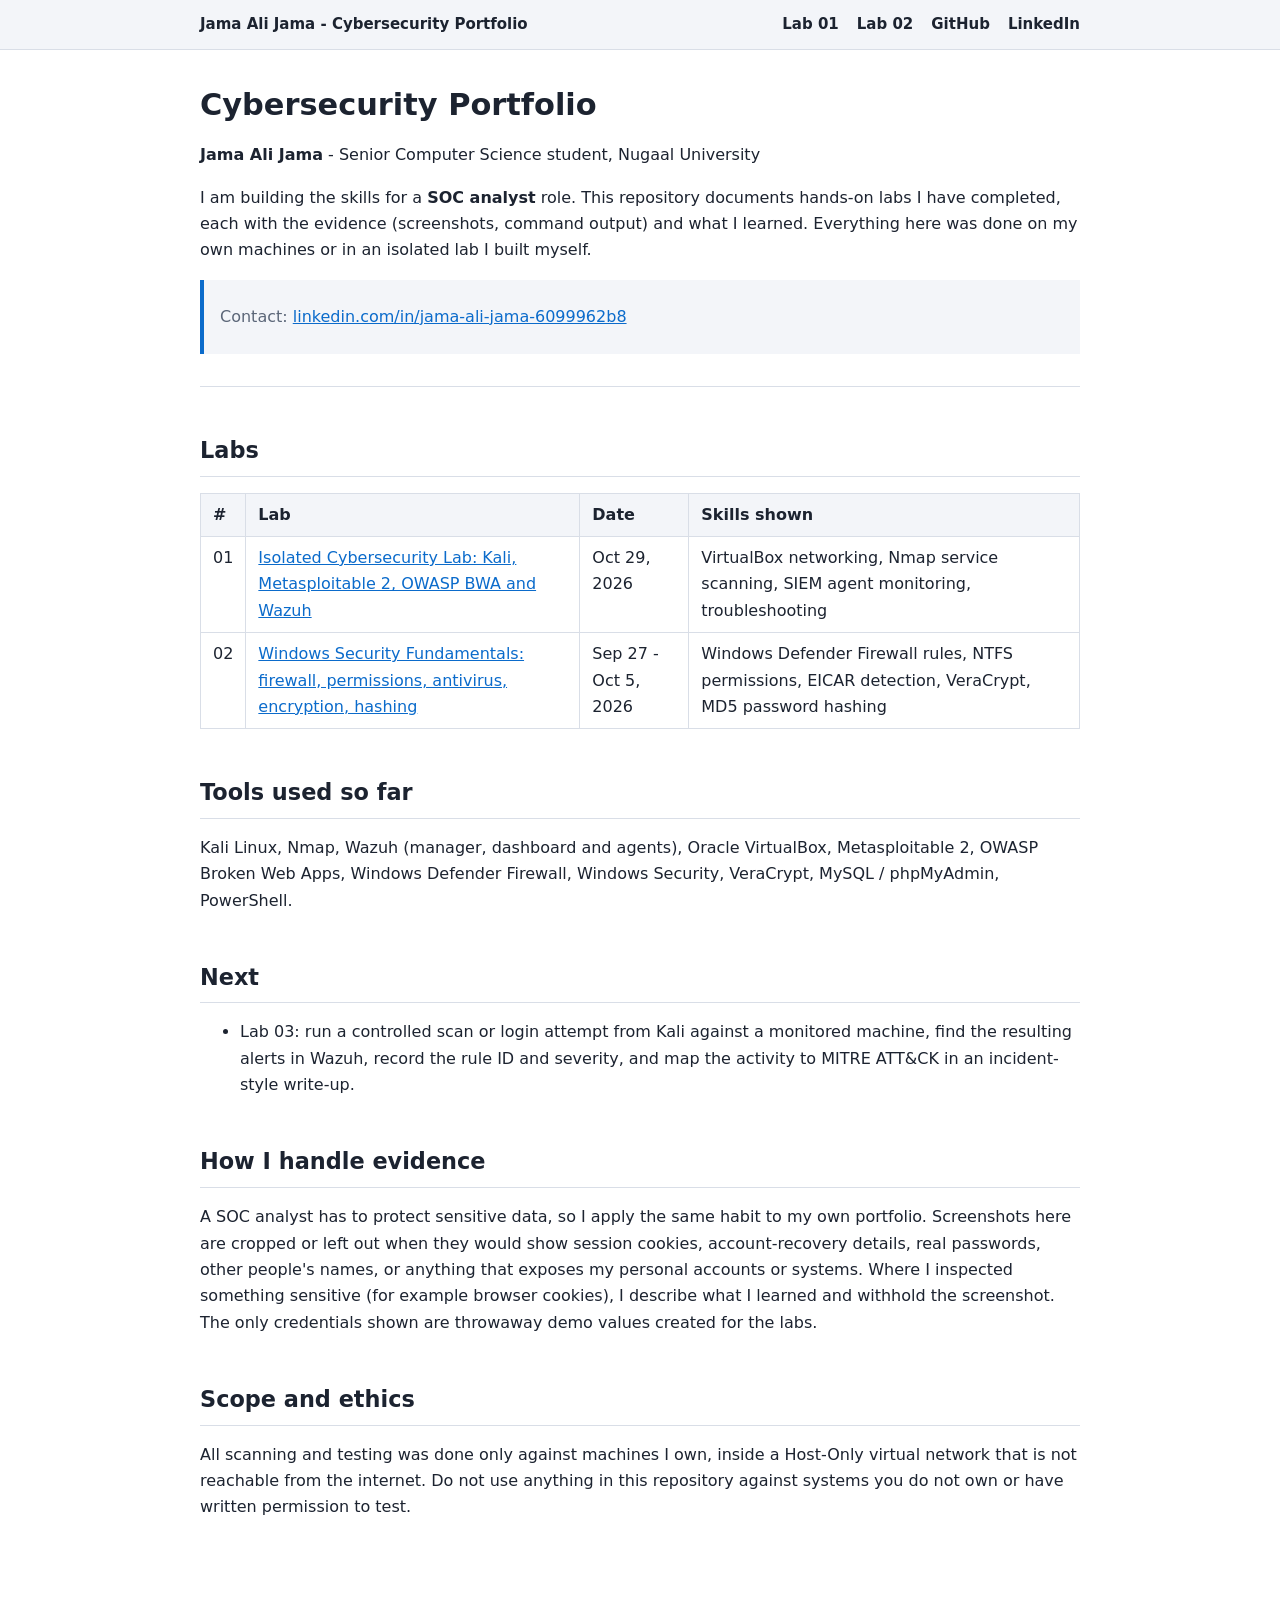
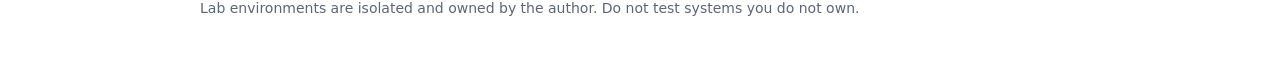
==== cybersecurity-portfolio/index.html @ 9350c7e4 "Add files via upload" ====
<!DOCTYPE html>
<html lang="en">
<head>
<meta charset="utf-8">
<meta name="viewport" content="width=device-width, initial-scale=1, viewport-fit=cover">
<title>Cybersecurity Portfolio - Jama Ali Jama</title>
<style>
:root{--bg:#ffffff;--fg:#1c2330;--muted:#5b6678;--card:#f3f5f9;--line:#d9dee7;--accent:#0b6bcb;--code:#eef1f6}
@media (prefers-color-scheme:dark){:root{--bg:#0f141c;--fg:#e6eaf2;--muted:#9aa5b8;--card:#171e29;--line:#2a3445;--accent:#6db3ff;--code:#1b2431}}
*{box-sizing:border-box}
body{margin:0;background:var(--bg);color:var(--fg);font:16px/1.65 system-ui,-apple-system,"Segoe UI",Arial,sans-serif}
nav{border-bottom:1px solid var(--line);background:var(--card)}
nav div{max-width:920px;margin:0 auto;padding:12px 20px;display:flex;gap:18px;flex-wrap:wrap;align-items:center}
nav a{color:var(--fg);text-decoration:none;font-weight:600;font-size:15px}
nav a:hover{color:var(--accent)}
nav .brand{margin-right:auto}
main{max-width:920px;margin:0 auto;padding:24px 20px 60px}
h1{font-size:1.9rem;line-height:1.25;margin:.4em 0 .6em}
h2{font-size:1.4rem;margin:2em 0 .6em;padding-bottom:.3em;border-bottom:1px solid var(--line)}
a{color:var(--accent)}
img{max-width:100%;height:auto;border:1px solid var(--line);border-radius:8px;margin:6px 0}
table{border-collapse:collapse;display:block;overflow-x:auto;max-width:100%;margin:1em 0}
th,td{border:1px solid var(--line);padding:8px 12px;text-align:left;vertical-align:top}
th{background:var(--card)}
td img{margin:0}
pre{background:var(--code);padding:14px;border-radius:8px;overflow-x:auto;font-size:14px}
code{background:var(--code);padding:2px 5px;border-radius:4px;font-size:.92em}
pre code{background:none;padding:0}
blockquote{margin:1em 0;padding:8px 16px;border-left:4px solid var(--accent);background:var(--card);color:var(--muted)}
hr{border:0;border-top:1px solid var(--line);margin:2em 0}
footer{max-width:920px;margin:0 auto;padding:0 20px 40px;color:var(--muted);font-size:14px}
</style>
</head>
<body>
<nav><div>
<a class="brand" href="index.html">Jama Ali Jama - Cybersecurity Portfolio</a>
<a href="labs/01-isolated-lab-setup/index.html">Lab 01</a>
<a href="labs/02-windows-security-fundamentals/index.html">Lab 02</a>
<a href="https://github.com/Jama-Yare">GitHub</a>
<a href="https://www.linkedin.com/in/jama-ali-jama-6099962b8/">LinkedIn</a>
</div></nav>
<main>
<h1 id="cybersecurity-portfolio">Cybersecurity Portfolio</h1>
<p><strong>Jama Ali Jama</strong> - Senior Computer Science student,
Nugaal University</p>
<p>I am building the skills for a <strong>SOC analyst</strong> role.
This repository documents hands-on labs I have completed, each with the
evidence (screenshots, command output) and what I learned. Everything
here was done on my own machines or in an isolated lab I built
myself.</p>
<blockquote>
<p>Contact: <a
href="https://www.linkedin.com/in/jama-ali-jama-6099962b8/">linkedin.com/in/jama-ali-jama-6099962b8</a></p>
</blockquote>
<hr />
<h2 id="labs">Labs</h2>
<table>
<thead>
<tr class="header">
<th>#</th>
<th>Lab</th>
<th>Date</th>
<th>Skills shown</th>
</tr>
</thead>
<tbody>
<tr class="odd">
<td>01</td>
<td><a href="labs/01-isolated-lab-setup/index.html">Isolated Cybersecurity Lab:
Kali, Metasploitable 2, OWASP BWA and Wazuh</a></td>
<td>Oct 29, 2026</td>
<td>VirtualBox networking, Nmap service scanning, SIEM agent monitoring,
troubleshooting</td>
</tr>
<tr class="even">
<td>02</td>
<td><a href="labs/02-windows-security-fundamentals/index.html">Windows Security
Fundamentals: firewall, permissions, antivirus, encryption,
hashing</a></td>
<td>Sep 27 - Oct 5, 2026</td>
<td>Windows Defender Firewall rules, NTFS permissions, EICAR detection,
VeraCrypt, MD5 password hashing</td>
</tr>
</tbody>
</table>
<h2 id="tools-used-so-far">Tools used so far</h2>
<p>Kali Linux, Nmap, Wazuh (manager, dashboard and agents), Oracle
VirtualBox, Metasploitable 2, OWASP Broken Web Apps, Windows Defender
Firewall, Windows Security, VeraCrypt, MySQL / phpMyAdmin,
PowerShell.</p>
<h2 id="next">Next</h2>
<ul>
<li>Lab 03: run a controlled scan or login attempt from Kali against a
monitored machine, find the resulting alerts in Wazuh, record the rule
ID and severity, and map the activity to MITRE ATT&amp;CK in an
incident-style write-up.</li>
</ul>
<h2 id="how-i-handle-evidence">How I handle evidence</h2>
<p>A SOC analyst has to protect sensitive data, so I apply the same
habit to my own portfolio. Screenshots here are cropped or left out when
they would show session cookies, account-recovery details, real
passwords, other people's names, or anything that exposes my personal
accounts or systems. Where I inspected something sensitive (for example
browser cookies), I describe what I learned and withhold the screenshot.
The only credentials shown are throwaway demo values created for the
labs.</p>
<h2 id="scope-and-ethics">Scope and ethics</h2>
<p>All scanning and testing was done only against machines I own, inside
a Host-Only virtual network that is not reachable from the internet. Do
not use anything in this repository against systems you do not own or
have written permission to test.</p>
</main>
<footer>Lab environments are isolated and owned by the author. Do not test systems you do not own.</footer>
</body>
</html>
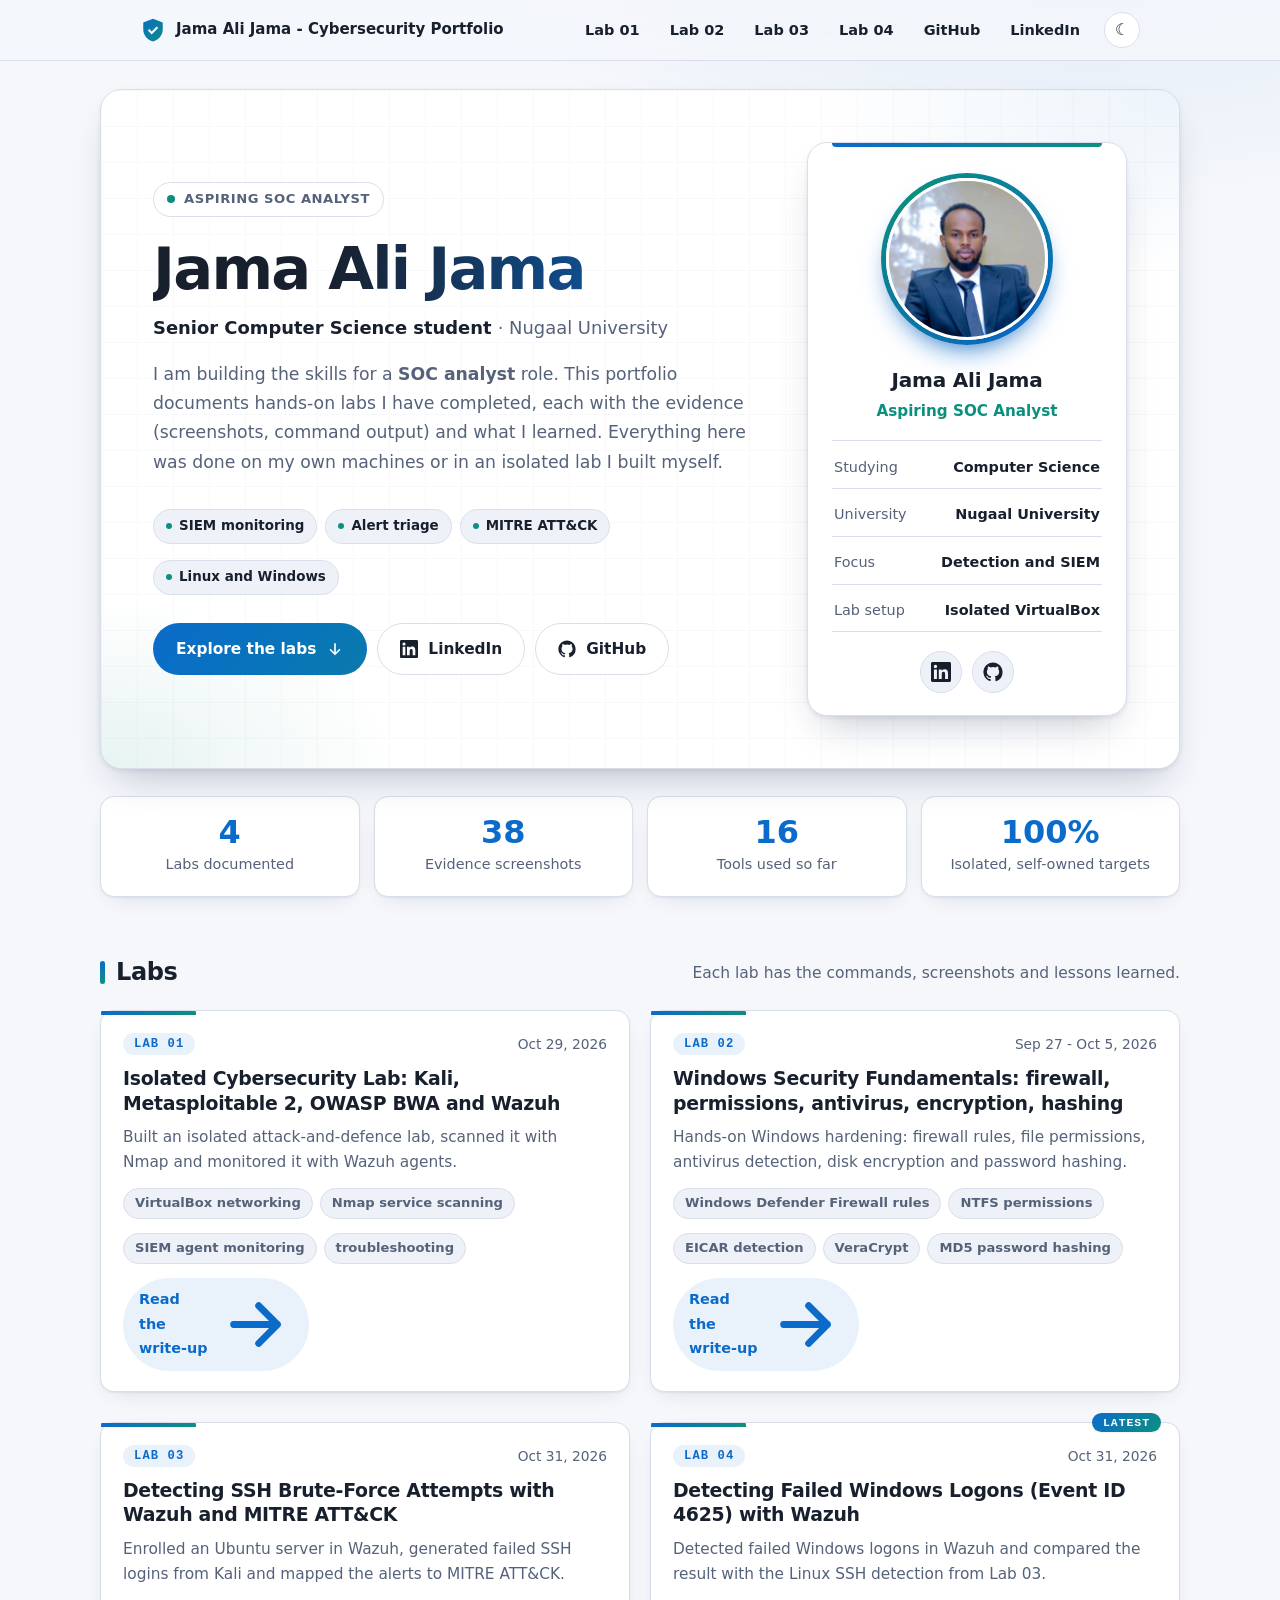
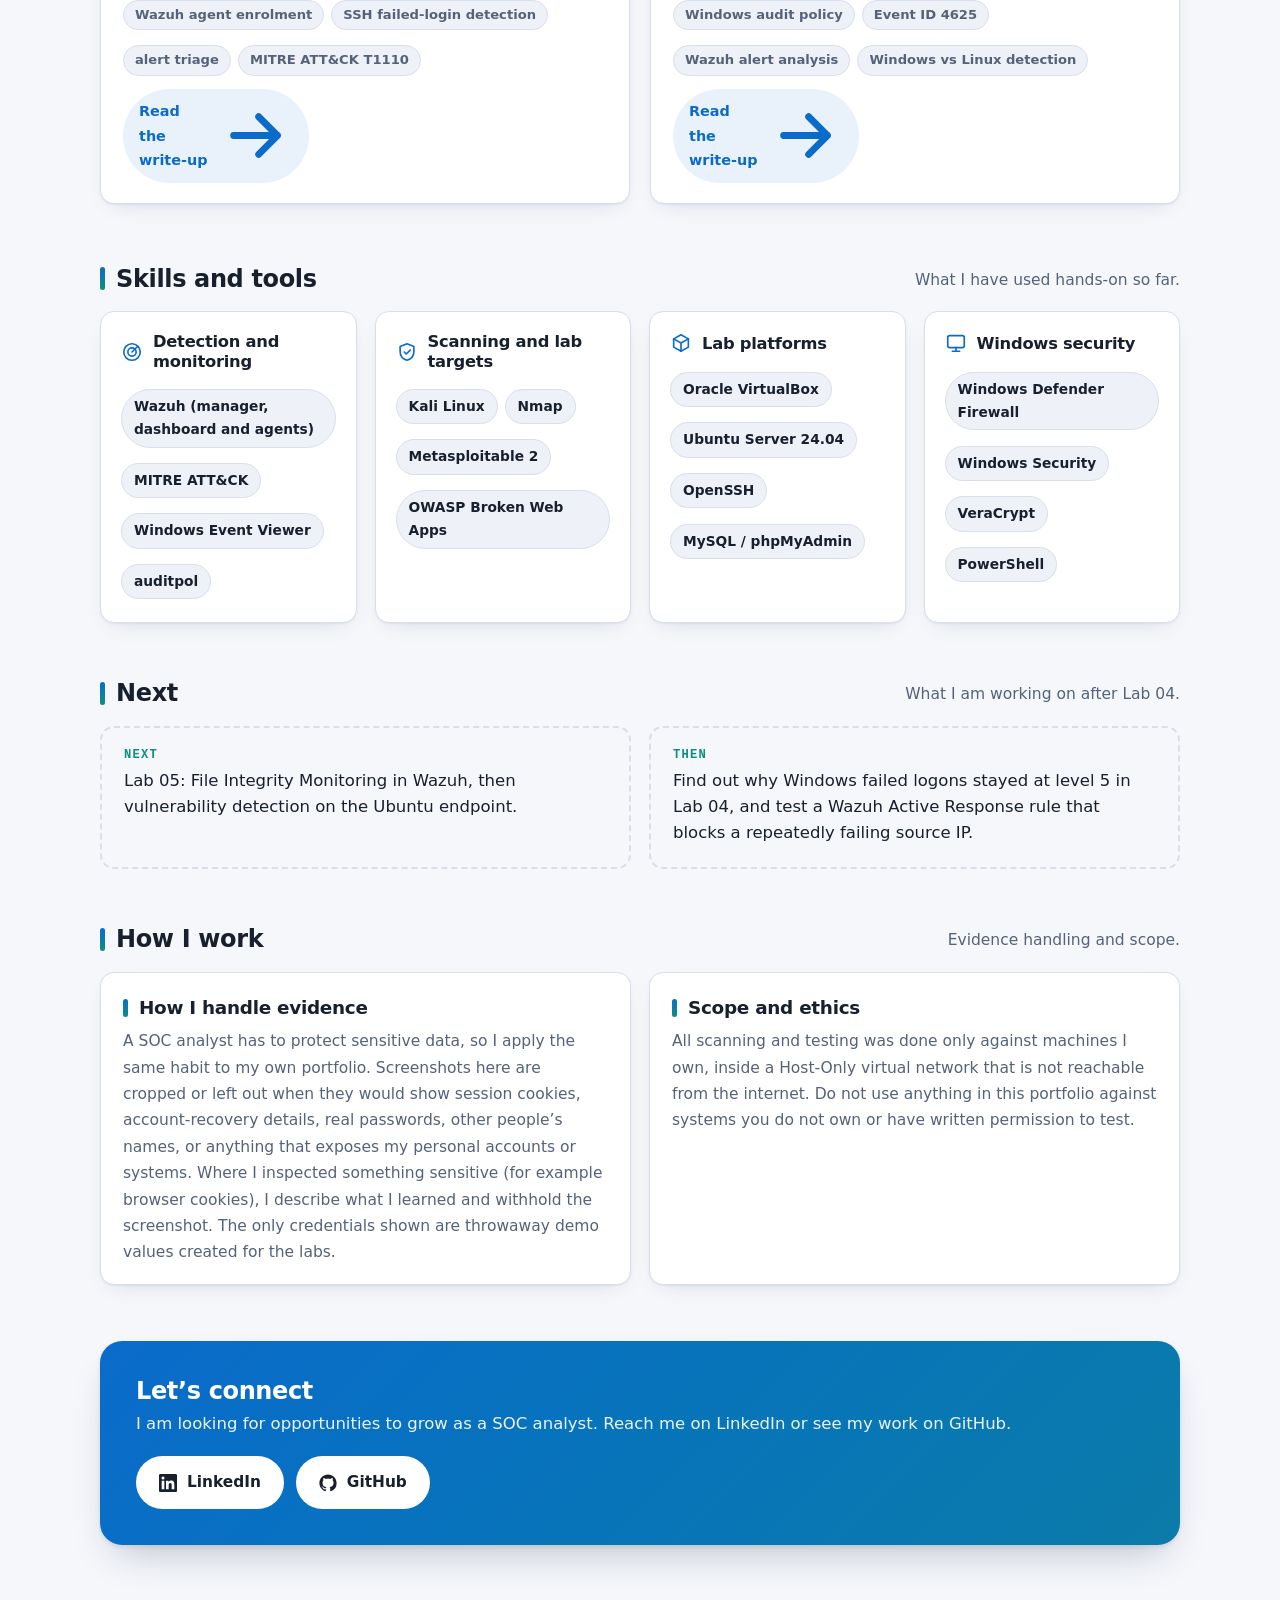
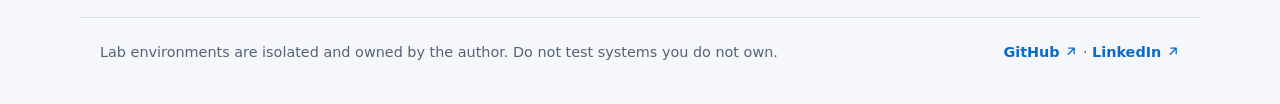
==== commit dfb68d21: "Add files via upload" ====
--- a/cybersecurity-portfolio/index.html
+++ b/cybersecurity-portfolio/index.html
@@ -1,115 +1,61 @@
 <!DOCTYPE html>
-<html lang="en">
+
+<html class="" lang="en">
 <head>
-<meta charset="utf-8">
-<meta name="viewport" content="width=device-width, initial-scale=1, viewport-fit=cover">
+<meta charset="utf-8"/>
+<meta content="width=device-width, initial-scale=1, viewport-fit=cover" name="viewport"/>
 <title>Cybersecurity Portfolio - Jama Ali Jama</title>
-<style>
-:root{--bg:#ffffff;--fg:#1c2330;--muted:#5b6678;--card:#f3f5f9;--line:#d9dee7;--accent:#0b6bcb;--code:#eef1f6}
-@media (prefers-color-scheme:dark){:root{--bg:#0f141c;--fg:#e6eaf2;--muted:#9aa5b8;--card:#171e29;--line:#2a3445;--accent:#6db3ff;--code:#1b2431}}
-*{box-sizing:border-box}
-body{margin:0;background:var(--bg);color:var(--fg);font:16px/1.65 system-ui,-apple-system,"Segoe UI",Arial,sans-serif}
-nav{border-bottom:1px solid var(--line);background:var(--card)}
-nav div{max-width:920px;margin:0 auto;padding:12px 20px;display:flex;gap:18px;flex-wrap:wrap;align-items:center}
-nav a{color:var(--fg);text-decoration:none;font-weight:600;font-size:15px}
-nav a:hover{color:var(--accent)}
-nav .brand{margin-right:auto}
-main{max-width:920px;margin:0 auto;padding:24px 20px 60px}
-h1{font-size:1.9rem;line-height:1.25;margin:.4em 0 .6em}
-h2{font-size:1.4rem;margin:2em 0 .6em;padding-bottom:.3em;border-bottom:1px solid var(--line)}
-a{color:var(--accent)}
-img{max-width:100%;height:auto;border:1px solid var(--line);border-radius:8px;margin:6px 0}
-table{border-collapse:collapse;display:block;overflow-x:auto;max-width:100%;margin:1em 0}
-th,td{border:1px solid var(--line);padding:8px 12px;text-align:left;vertical-align:top}
-th{background:var(--card)}
-td img{margin:0}
-pre{background:var(--code);padding:14px;border-radius:8px;overflow-x:auto;font-size:14px}
-code{background:var(--code);padding:2px 5px;border-radius:4px;font-size:.92em}
-pre code{background:none;padding:0}
-blockquote{margin:1em 0;padding:8px 16px;border-left:4px solid var(--accent);background:var(--card);color:var(--muted)}
-hr{border:0;border-top:1px solid var(--line);margin:2em 0}
-footer{max-width:920px;margin:0 auto;padding:0 20px 40px;color:var(--muted);font-size:14px}
-</style>
+<meta content="light dark" name="color-scheme"/>
+<meta content="Hands-on SOC analyst labs by Jama Ali Jama: Wazuh SIEM, MITRE ATT&amp;CK, Linux and Windows detection, each with evidence." name="description"/>
+<link href="assets/style.css" rel="stylesheet"/>
+<link href="assets/home.css" rel="stylesheet"/>
+<script>(function(){var r=document.documentElement;r.classList.add('js');try{var t=localStorage.getItem('theme');if(t)r.setAttribute('data-theme',t)}catch(e){}})();</script>
+<script defer="" src="assets/site.js"></script>
 </head>
-<body>
-<nav><div>
+<body class="home"><a class="skip" href="#main">Skip to content</a>
+<nav aria-label="Main"><div>
 <a class="brand" href="index.html">Jama Ali Jama - Cybersecurity Portfolio</a>
 <a href="labs/01-isolated-lab-setup/index.html">Lab 01</a>
 <a href="labs/02-windows-security-fundamentals/index.html">Lab 02</a>
-<a href="https://github.com/Jama-Yare">GitHub</a>
-<a href="https://www.linkedin.com/in/jama-ali-jama-6099962b8/">LinkedIn</a>
+<a href="labs/03-wazuh-ssh-bruteforce-detection/index.html">Lab 03</a>
+<a href="labs/04-wazuh-windows-failed-logon-detection/index.html">Lab 04</a>
+<a href="https://github.com/Jama-Yare" rel="noopener noreferrer" target="_blank">GitHub</a>
+<a href="https://www.linkedin.com/in/jama-ali-jama-6099962b8/" rel="noopener noreferrer" target="_blank">LinkedIn</a>
 </div></nav>
-<main>
-<h1 id="cybersecurity-portfolio">Cybersecurity Portfolio</h1>
-<p><strong>Jama Ali Jama</strong> - Senior Computer Science student,
-Nugaal University</p>
-<p>I am building the skills for a <strong>SOC analyst</strong> role.
-This repository documents hands-on labs I have completed, each with the
-evidence (screenshots, command output) and what I learned. Everything
-here was done on my own machines or in an isolated lab I built
-myself.</p>
-<blockquote>
-<p>Contact: <a
-href="https://www.linkedin.com/in/jama-ali-jama-6099962b8/">linkedin.com/in/jama-ali-jama-6099962b8</a></p>
-</blockquote>
-<hr />
-<h2 id="labs">Labs</h2>
-<table>
-<thead>
-<tr class="header">
-<th>#</th>
-<th>Lab</th>
-<th>Date</th>
-<th>Skills shown</th>
-</tr>
-</thead>
-<tbody>
-<tr class="odd">
-<td>01</td>
-<td><a href="labs/01-isolated-lab-setup/index.html">Isolated Cybersecurity Lab:
-Kali, Metasploitable 2, OWASP BWA and Wazuh</a></td>
-<td>Oct 29, 2026</td>
-<td>VirtualBox networking, Nmap service scanning, SIEM agent monitoring,
-troubleshooting</td>
-</tr>
-<tr class="even">
-<td>02</td>
-<td><a href="labs/02-windows-security-fundamentals/index.html">Windows Security
-Fundamentals: firewall, permissions, antivirus, encryption,
-hashing</a></td>
-<td>Sep 27 - Oct 5, 2026</td>
-<td>Windows Defender Firewall rules, NTFS permissions, EICAR detection,
-VeraCrypt, MD5 password hashing</td>
-</tr>
-</tbody>
-</table>
-<h2 id="tools-used-so-far">Tools used so far</h2>
-<p>Kali Linux, Nmap, Wazuh (manager, dashboard and agents), Oracle
-VirtualBox, Metasploitable 2, OWASP Broken Web Apps, Windows Defender
-Firewall, Windows Security, VeraCrypt, MySQL / phpMyAdmin,
-PowerShell.</p>
-<h2 id="next">Next</h2>
-<ul>
-<li>Lab 03: run a controlled scan or login attempt from Kali against a
-monitored machine, find the resulting alerts in Wazuh, record the rule
-ID and severity, and map the activity to MITRE ATT&amp;CK in an
-incident-style write-up.</li>
-</ul>
-<h2 id="how-i-handle-evidence">How I handle evidence</h2>
-<p>A SOC analyst has to protect sensitive data, so I apply the same
-habit to my own portfolio. Screenshots here are cropped or left out when
-they would show session cookies, account-recovery details, real
-passwords, other people's names, or anything that exposes my personal
-accounts or systems. Where I inspected something sensitive (for example
-browser cookies), I describe what I learned and withhold the screenshot.
-The only credentials shown are throwaway demo values created for the
-labs.</p>
-<h2 id="scope-and-ethics">Scope and ethics</h2>
-<p>All scanning and testing was done only against machines I own, inside
-a Host-Only virtual network that is not reachable from the internet. Do
-not use anything in this repository against systems you do not own or
-have written permission to test.</p>
+<main id="main">
+<header class="hero hero-profile">
+<div class="hero-text">
+<p class="eyebrow"><span class="dot"></span>Aspiring SOC Analyst</p>
+<h1 id="jama-ali-jama">Jama Ali Jama</h1>
+<p class="role">Senior Computer Science student <span>· Nugaal University</span></p>
+<p class="lead">I am building the skills for a <strong>SOC analyst</strong> role. This portfolio documents hands-on labs I have completed, each with the evidence (screenshots, command output) and what I learned. Everything here was done on my own machines or in an isolated lab I built myself.</p>
+<ul class="hero-badges" aria-label="Focus areas"><li>SIEM monitoring</li><li>Alert triage</li><li>MITRE ATT&amp;CK</li><li>Linux and Windows</li></ul>
+<div class="cta"><a class="btn primary" href="#labs">Explore the labs <svg viewBox="0 0 24 24" fill="none" stroke="currentColor" stroke-width="2.2" stroke-linecap="round" stroke-linejoin="round" aria-hidden="true"><path d="M12 5v14M6 13l6 6 6-6"/></svg></a><a class="btn" href="https://www.linkedin.com/in/jama-ali-jama-6099962b8/" rel="noopener noreferrer" target="_blank"><svg viewBox="0 0 24 24" fill="currentColor" aria-hidden="true"><path d="M20.45 20.45h-3.56v-5.57c0-1.33-.03-3.04-1.85-3.04-1.86 0-2.14 1.45-2.14 2.94v5.67H9.34V9h3.41v1.56h.05c.48-.9 1.64-1.85 3.37-1.85 3.6 0 4.27 2.37 4.27 5.45v6.29ZM5.34 7.43a2.06 2.06 0 1 1 0-4.12 2.06 2.06 0 0 1 0 4.12ZM7.12 20.45H3.56V9h3.56v11.45ZM22.22 0H1.77C.79 0 0 .77 0 1.73v20.54C0 23.23.79 24 1.77 24h20.45c.98 0 1.78-.77 1.78-1.73V1.73C24 .77 23.2 0 22.22 0Z"/></svg>LinkedIn</a><a class="btn" href="https://github.com/Jama-Yare" rel="noopener noreferrer" target="_blank"><svg viewBox="0 0 24 24" fill="currentColor" aria-hidden="true"><path d="M12 .5C5.65.5.5 5.65.5 12c0 5.08 3.29 9.39 7.86 10.91.58.1.79-.25.79-.56v-2c-3.2.7-3.87-1.37-3.87-1.37-.52-1.33-1.28-1.69-1.28-1.69-1.05-.71.08-.7.08-.7 1.16.08 1.77 1.19 1.77 1.19 1.03 1.77 2.7 1.26 3.36.96.1-.75.4-1.26.73-1.55-2.55-.29-5.24-1.28-5.24-5.69 0-1.26.45-2.28 1.18-3.09-.12-.29-.51-1.46.11-3.05 0 0 .97-.31 3.17 1.18a11 11 0 0 1 5.77 0c2.2-1.49 3.17-1.18 3.17-1.18.63 1.59.23 2.76.11 3.05.74.81 1.18 1.83 1.18 3.09 0 4.42-2.69 5.39-5.25 5.68.41.36.78 1.06.78 2.14v3.17c0 .31.21.67.8.56A11.51 11.51 0 0 0 23.5 12C23.5 5.65 18.35.5 12 .5Z"/></svg>GitHub</a></div>
+</div>
+<aside class="profile-card" aria-label="Profile">
+<div class="avatar"><span class="avatar-fallback" aria-hidden="true">JA</span><img alt="Portrait of Jama Ali Jama" decoding="async" height="320" onerror="this.remove()" src="assets/profile.jpg" width="320"/></div>
+<p class="pc-name">Jama Ali Jama</p>
+<p class="pc-role">Aspiring SOC Analyst</p>
+<ul class="pc-facts"><li><span>Studying</span><span>Computer Science</span></li><li><span>University</span><span>Nugaal University</span></li><li><span>Focus</span><span>Detection and SIEM</span></li><li><span>Lab setup</span><span>Isolated VirtualBox</span></li></ul>
+<div class="pc-links"><a aria-label="LinkedIn profile" class="icon-btn" href="https://www.linkedin.com/in/jama-ali-jama-6099962b8/" rel="noopener noreferrer" target="_blank"><svg viewBox="0 0 24 24" fill="currentColor" aria-hidden="true"><path d="M20.45 20.45h-3.56v-5.57c0-1.33-.03-3.04-1.85-3.04-1.86 0-2.14 1.45-2.14 2.94v5.67H9.34V9h3.41v1.56h.05c.48-.9 1.64-1.85 3.37-1.85 3.6 0 4.27 2.37 4.27 5.45v6.29ZM5.34 7.43a2.06 2.06 0 1 1 0-4.12 2.06 2.06 0 0 1 0 4.12ZM7.12 20.45H3.56V9h3.56v11.45ZM22.22 0H1.77C.79 0 0 .77 0 1.73v20.54C0 23.23.79 24 1.77 24h20.45c.98 0 1.78-.77 1.78-1.73V1.73C24 .77 23.2 0 22.22 0Z"/></svg></a><a aria-label="GitHub profile" class="icon-btn" href="https://github.com/Jama-Yare" rel="noopener noreferrer" target="_blank"><svg viewBox="0 0 24 24" fill="currentColor" aria-hidden="true"><path d="M12 .5C5.65.5.5 5.65.5 12c0 5.08 3.29 9.39 7.86 10.91.58.1.79-.25.79-.56v-2c-3.2.7-3.87-1.37-3.87-1.37-.52-1.33-1.28-1.69-1.28-1.69-1.05-.71.08-.7.08-.7 1.16.08 1.77 1.19 1.77 1.19 1.03 1.77 2.7 1.26 3.36.96.1-.75.4-1.26.73-1.55-2.55-.29-5.24-1.28-5.24-5.69 0-1.26.45-2.28 1.18-3.09-.12-.29-.51-1.46.11-3.05 0 0 .97-.31 3.17 1.18a11 11 0 0 1 5.77 0c2.2-1.49 3.17-1.18 3.17-1.18.63 1.59.23 2.76.11 3.05.74.81 1.18 1.83 1.18 3.09 0 4.42-2.69 5.39-5.25 5.68.41.36.78 1.06.78 2.14v3.17c0 .31.21.67.8.56A11.51 11.51 0 0 0 23.5 12C23.5 5.65 18.35.5 12 .5Z"/></svg></a></div>
+</aside>
+</header>
+<ul aria-label="At a glance" class="stats"><li><b>4</b><span>Labs documented</span></li><li><b>38</b><span>Evidence screenshots</span></li><li><b>16</b><span>Tools used so far</span></li><li><b>100%</b><span>Isolated, self-owned targets</span></li></ul>
+
+<div class="section-head"><h2 id="labs">Labs</h2><p>Each lab has the commands, screenshots and lessons learned.</p></div>
+<ul class="cards"><li class="card"><div class="card-top"><span class="num">LAB 01</span><span class="date">Oct 29, 2026</span></div><h3><a href="labs/01-isolated-lab-setup/index.html">Isolated Cybersecurity Lab: Kali, Metasploitable 2, OWASP BWA and Wazuh</a></h3><p class="card-desc">Built an isolated attack-and-defence lab, scanned it with Nmap and monitored it with Wazuh agents.</p><ul class="chips"><li>VirtualBox networking</li><li>Nmap service scanning</li><li>SIEM agent monitoring</li><li>troubleshooting</li></ul><span aria-hidden="true" class="go">Read the write-up <svg viewBox="0 0 24 24" fill="none" stroke="currentColor" stroke-width="2.2" stroke-linecap="round" stroke-linejoin="round" aria-hidden="true"><path d="M5 12h14M13 6l6 6-6 6"/></svg></span></li><li class="card"><div class="card-top"><span class="num">LAB 02</span><span class="date">Sep 27 - Oct 5, 2026</span></div><h3><a href="labs/02-windows-security-fundamentals/index.html">Windows Security Fundamentals: firewall, permissions, antivirus, encryption, hashing</a></h3><p class="card-desc">Hands-on Windows hardening: firewall rules, file permissions, antivirus detection, disk encryption and password hashing.</p><ul class="chips"><li>Windows Defender Firewall rules</li><li>NTFS permissions</li><li>EICAR detection</li><li>VeraCrypt</li><li>MD5 password hashing</li></ul><span aria-hidden="true" class="go">Read the write-up <svg viewBox="0 0 24 24" fill="none" stroke="currentColor" stroke-width="2.2" stroke-linecap="round" stroke-linejoin="round" aria-hidden="true"><path d="M5 12h14M13 6l6 6-6 6"/></svg></span></li><li class="card"><div class="card-top"><span class="num">LAB 03</span><span class="date">Oct 31, 2026</span></div><h3><a href="labs/03-wazuh-ssh-bruteforce-detection/index.html">Detecting SSH Brute-Force Attempts with Wazuh and MITRE ATT&amp;CK</a></h3><p class="card-desc">Enrolled an Ubuntu server in Wazuh, generated failed SSH logins from Kali and mapped the alerts to MITRE ATT&amp;CK.</p><ul class="chips"><li>Wazuh agent enrolment</li><li>SSH failed-login detection</li><li>alert triage</li><li>MITRE ATT&amp;CK T1110</li></ul><span aria-hidden="true" class="go">Read the write-up <svg viewBox="0 0 24 24" fill="none" stroke="currentColor" stroke-width="2.2" stroke-linecap="round" stroke-linejoin="round" aria-hidden="true"><path d="M5 12h14M13 6l6 6-6 6"/></svg></span></li><li class="card latest"><div class="card-top"><span class="num">LAB 04</span><span class="date">Oct 31, 2026</span></div><h3><a href="labs/04-wazuh-windows-failed-logon-detection/index.html">Detecting Failed Windows Logons (Event ID 4625) with Wazuh</a></h3><p class="card-desc">Detected failed Windows logons in Wazuh and compared the result with the Linux SSH detection from Lab 03.</p><ul class="chips"><li>Windows audit policy</li><li>Event ID 4625</li><li>Wazuh alert analysis</li><li>Windows vs Linux detection</li></ul><span aria-hidden="true" class="go">Read the write-up <svg viewBox="0 0 24 24" fill="none" stroke="currentColor" stroke-width="2.2" stroke-linecap="round" stroke-linejoin="round" aria-hidden="true"><path d="M5 12h14M13 6l6 6-6 6"/></svg></span></li></ul>
+
+<div class="section-head"><h2 id="tools-used-so-far">Skills and tools</h2><p>What I have used hands-on so far.</p></div>
+<div class="tool-grid"><div class="tool-group"><h3><svg viewBox="0 0 24 24" fill="none" stroke="currentColor" stroke-width="1.8" stroke-linecap="round" stroke-linejoin="round" aria-hidden="true"><circle cx="12" cy="12" r="9"/><circle cx="12" cy="12" r="4.500"/><path d="M12 12 18 6"/></svg>Detection and monitoring</h3><ul class="chips"><li>Wazuh (manager, dashboard and agents)</li><li>MITRE ATT&amp;CK</li><li>Windows Event Viewer</li><li>auditpol</li></ul></div><div class="tool-group"><h3><svg viewBox="0 0 24 24" fill="none" stroke="currentColor" stroke-width="1.8" stroke-linecap="round" stroke-linejoin="round" aria-hidden="true"><path d="M12 3 4.5 6v5.5c0 4.4 3 8.2 7.5 9.5 4.5-1.3 7.5-5.100 7.500-9.500V6L12 3Z"/><path d="m9 12 2.200 2.200L15.500 10"/></svg>Scanning and lab targets</h3><ul class="chips"><li>Kali Linux</li><li>Nmap</li><li>Metasploitable 2</li><li>OWASP Broken Web Apps</li></ul></div><div class="tool-group"><h3><svg viewBox="0 0 24 24" fill="none" stroke="currentColor" stroke-width="1.8" stroke-linecap="round" stroke-linejoin="round" aria-hidden="true"><path d="m12 3 8 4.500v9L12 21l-8-4.500v-9L12 3Z"/><path d="m4 7.500 8 4.500 8-4.500M12 12v9"/></svg>Lab platforms</h3><ul class="chips"><li>Oracle VirtualBox</li><li>Ubuntu Server 24.04</li><li>OpenSSH</li><li>MySQL / phpMyAdmin</li></ul></div><div class="tool-group"><h3><svg viewBox="0 0 24 24" fill="none" stroke="currentColor" stroke-width="1.8" stroke-linecap="round" stroke-linejoin="round" aria-hidden="true"><rect x="3" y="4" width="18" height="13" rx="2"/><path d="M8 21h8M12 17v4"/></svg>Windows security</h3><ul class="chips"><li>Windows Defender Firewall</li><li>Windows Security</li><li>VeraCrypt</li><li>PowerShell</li></ul></div></div>
+
+<div class="section-head"><h2 id="next">Next</h2><p>What I am working on after Lab 04.</p></div>
+<div class="roadmap"><div class="road-item"><span class="tag">NEXT</span><p>Lab 05: File Integrity Monitoring in Wazuh, then vulnerability detection on the Ubuntu endpoint.</p></div><div class="road-item"><span class="tag">THEN</span><p>Find out why Windows failed logons stayed at level 5 in Lab 04, and test a Wazuh Active Response rule that blocks a repeatedly failing source IP.</p></div></div>
+
+<div class="section-head"><h2 id="how-i-work">How I work</h2><p>Evidence handling and scope.</p></div>
+<div class="notes"><section class="note"><h2 id="how-i-handle-evidence">How I handle evidence</h2><p>A SOC analyst has to protect sensitive data, so I apply the same habit to my own portfolio. Screenshots here are cropped or left out when they would show session cookies, account-recovery details, real passwords, other people’s names, or anything that exposes my personal accounts or systems. Where I inspected something sensitive (for example browser cookies), I describe what I learned and withhold the screenshot. The only credentials shown are throwaway demo values created for the labs.</p></section><section class="note"><h2 id="scope-and-ethics">Scope and ethics</h2><p>All scanning and testing was done only against machines I own, inside a Host-Only virtual network that is not reachable from the internet. Do not use anything in this portfolio against systems you do not own or have written permission to test.</p></section></div>
+
+<section class="contact" aria-labelledby="contact-title"><div><h2 id="contact-title">Let’s connect</h2><p>I am looking for opportunities to grow as a SOC analyst. Reach me on LinkedIn or see my work on GitHub.</p></div><div class="cta"><a class="btn" href="https://www.linkedin.com/in/jama-ali-jama-6099962b8/" rel="noopener noreferrer" target="_blank"><svg viewBox="0 0 24 24" fill="currentColor" aria-hidden="true"><path d="M20.45 20.45h-3.56v-5.57c0-1.33-.03-3.04-1.85-3.04-1.86 0-2.14 1.45-2.14 2.94v5.67H9.34V9h3.41v1.56h.05c.48-.9 1.64-1.85 3.37-1.85 3.6 0 4.27 2.37 4.27 5.45v6.29ZM5.34 7.43a2.06 2.06 0 1 1 0-4.12 2.06 2.06 0 0 1 0 4.12ZM7.12 20.45H3.56V9h3.56v11.45ZM22.22 0H1.77C.79 0 0 .77 0 1.73v20.54C0 23.23.79 24 1.77 24h20.45c.98 0 1.78-.77 1.78-1.73V1.73C24 .77 23.2 0 22.22 0Z"/></svg>LinkedIn</a><a class="btn" href="https://github.com/Jama-Yare" rel="noopener noreferrer" target="_blank"><svg viewBox="0 0 24 24" fill="currentColor" aria-hidden="true"><path d="M12 .5C5.65.5.5 5.65.5 12c0 5.08 3.29 9.39 7.86 10.91.58.1.79-.25.79-.56v-2c-3.2.7-3.87-1.37-3.87-1.37-.52-1.33-1.28-1.69-1.28-1.69-1.05-.71.08-.7.08-.7 1.16.08 1.77 1.19 1.77 1.19 1.03 1.77 2.7 1.26 3.36.96.1-.75.4-1.26.73-1.55-2.55-.29-5.24-1.28-5.24-5.69 0-1.26.45-2.28 1.18-3.09-.12-.29-.51-1.46.11-3.05 0 0 .97-.31 3.17 1.18a11 11 0 0 1 5.77 0c2.2-1.49 3.17-1.18 3.17-1.18.63 1.59.23 2.76.11 3.05.74.81 1.18 1.83 1.18 3.09 0 4.42-2.69 5.39-5.25 5.68.41.36.78 1.06.78 2.14v3.17c0 .31.21.67.8.56A11.51 11.51 0 0 0 23.5 12C23.5 5.65 18.35.5 12 .5Z"/></svg>GitHub</a></div></section>
 </main>
-<footer>Lab environments are isolated and owned by the author. Do not test systems you do not own.</footer>
+<footer><span>Lab environments are isolated and owned by the author. Do not test systems you do not own.</span><span><a class="link" href="https://github.com/Jama-Yare" rel="noopener noreferrer" target="_blank">GitHub<svg viewBox="0 0 24 24" fill="none" stroke="currentColor" stroke-width="2.2" stroke-linecap="round" stroke-linejoin="round" aria-hidden="true"><path d="M7 17 17 7M8 7h9v9"/></svg></a> · <a class="link" href="https://www.linkedin.com/in/jama-ali-jama-6099962b8/" rel="noopener noreferrer" target="_blank">LinkedIn<svg viewBox="0 0 24 24" fill="none" stroke="currentColor" stroke-width="2.2" stroke-linecap="round" stroke-linejoin="round" aria-hidden="true"><path d="M7 17 17 7M8 7h9v9"/></svg></a></span></footer>
 </body>
 </html>
--- a/cybersecurity-portfolio/assets/style.css
+++ b/cybersecurity-portfolio/assets/style.css
@@ -0,0 +1,326 @@
+/* ==========================================================================
+   Cybersecurity Portfolio - shared stylesheet
+   Palette: brand blue (kept from the original site) + teal signal accent.
+   Light and dark themes; follows the OS unless the visitor toggles it.
+   ========================================================================== */
+
+:root{
+  --bg:#f5f7fb; --surface:#ffffff; --surface-2:#eef2f8;
+  --fg:#18202e; --muted:#55627a; --line:#d8dfea;
+  --accent:#0b6bcb; --accent-2:#0d8f7f; --accent-ink:#ffffff;
+  --accent-soft:rgba(11,107,203,.09);
+  --code:#edf1f7; --term:#0c1320; --term-fg:#dbe6f5;
+  --shadow:0 1px 2px rgba(16,32,64,.06),0 8px 24px -12px rgba(16,32,64,.18);
+  --shadow-lg:0 2px 4px rgba(16,32,64,.08),0 20px 40px -16px rgba(16,32,64,.28);
+  --radius:14px;
+  --sans:system-ui,-apple-system,"Segoe UI",Roboto,"Helvetica Neue",Arial,sans-serif;
+  --mono:ui-monospace,"Cascadia Code","SF Mono",Consolas,"Liberation Mono",monospace;
+  --ease:cubic-bezier(.2,.7,.2,1);
+}
+:root[data-theme="dark"]{
+  --bg:#0b1119; --surface:#131b27; --surface-2:#18212f;
+  --fg:#e7ecf4; --muted:#9aa7bb; --line:#263246;
+  --accent:#6db3ff; --accent-2:#4fd1b5; --accent-ink:#06121f;
+  --accent-soft:rgba(109,179,255,.12);
+  --code:#1a2433; --term:#080d15; --term-fg:#dbe6f5;
+  --shadow:0 1px 2px rgba(0,0,0,.4),0 10px 28px -14px rgba(0,0,0,.7);
+  --shadow-lg:0 2px 4px rgba(0,0,0,.5),0 24px 48px -18px rgba(0,0,0,.85);
+}
+@media (prefers-color-scheme:dark){
+  :root:not([data-theme="light"]){
+    --bg:#0b1119; --surface:#131b27; --surface-2:#18212f;
+    --fg:#e7ecf4; --muted:#9aa7bb; --line:#263246;
+    --accent:#6db3ff; --accent-2:#4fd1b5; --accent-ink:#06121f;
+    --accent-soft:rgba(109,179,255,.12);
+    --code:#1a2433; --term:#080d15; --term-fg:#dbe6f5;
+    --shadow:0 1px 2px rgba(0,0,0,.4),0 10px 28px -14px rgba(0,0,0,.7);
+    --shadow-lg:0 2px 4px rgba(0,0,0,.5),0 24px 48px -18px rgba(0,0,0,.85);
+  }
+}
+
+/* ---------- base ---------- */
+*{box-sizing:border-box}
+html{scroll-behavior:smooth;scroll-padding-top:84px;-webkit-text-size-adjust:100%}
+body{
+  margin:0;background:var(--bg);color:var(--fg);
+  font:16.5px/1.7 var(--sans);-webkit-font-smoothing:antialiased;
+  background-image:radial-gradient(900px 420px at 85% -80px,var(--accent-soft),transparent 70%);
+  background-repeat:no-repeat;
+}
+@view-transition{navigation:auto}
+::selection{background:var(--accent);color:var(--accent-ink)}
+a{color:var(--accent);text-underline-offset:.2em;text-decoration-thickness:1px}
+a:hover{text-decoration-thickness:2px}
+:focus-visible{outline:3px solid var(--accent);outline-offset:3px;border-radius:6px}
+.skip{position:absolute;left:12px;top:-60px;background:var(--accent);color:var(--accent-ink);padding:10px 16px;border-radius:8px;z-index:200;font-weight:600;text-decoration:none;transition:top .2s}
+.skip:focus{top:12px}
+
+/* ---------- reading progress ---------- */
+.progress{position:fixed;inset:0 0 auto 0;height:3px;z-index:120;transform-origin:0 50%;transform:scaleX(0);
+  background:linear-gradient(90deg,var(--accent),var(--accent-2))}
+
+/* ---------- top navigation ---------- */
+body > nav{
+  position:sticky;top:0;z-index:100;
+  background:color-mix(in srgb,var(--bg) 82%,transparent);
+  -webkit-backdrop-filter:saturate(1.4) blur(14px);backdrop-filter:saturate(1.4) blur(14px);
+  border-bottom:1px solid var(--line);
+}
+body > nav div{max-width:1040px;margin:0 auto;padding:10px 20px;display:flex;gap:6px 6px;flex-wrap:wrap;align-items:center}
+body > nav a{
+  position:relative;color:var(--fg);text-decoration:none;font-weight:600;font-size:14.5px;
+  padding:7px 12px;border-radius:999px;transition:background .2s,color .2s;
+}
+body > nav a:hover{background:var(--accent-soft);color:var(--accent)}
+body > nav a[aria-current="page"]{background:var(--accent-soft);color:var(--accent)}
+body > nav .brand{margin-right:auto;padding-left:0;display:inline-flex;align-items:center;gap:10px;font-size:15px}
+body > nav .brand::before{
+  content:"";width:26px;height:26px;border-radius:8px;flex:none;
+  background:linear-gradient(135deg,var(--accent),var(--accent-2));
+  -webkit-mask:url("data:image/svg+xml,%3Csvg xmlns='http://www.w3.org/2000/svg' viewBox='0 0 24 24'%3E%3Cpath d='M12 1.5 3 5v6.2c0 5.4 3.7 9.9 9 11.3 5.3-1.4 9-5.9 9-11.3V5l-9-3.5Zm-1.2 14.6-3.6-3.6 1.4-1.4 2.2 2.2 4.6-4.6 1.4 1.4-6 6Z'/%3E%3C/svg%3E") center/contain no-repeat;
+          mask:url("data:image/svg+xml,%3Csvg xmlns='http://www.w3.org/2000/svg' viewBox='0 0 24 24'%3E%3Cpath d='M12 1.5 3 5v6.2c0 5.4 3.7 9.9 9 11.3 5.3-1.4 9-5.9 9-11.3V5l-9-3.5Zm-1.2 14.6-3.6-3.6 1.4-1.4 2.2 2.2 4.6-4.6 1.4 1.4-6 6Z'/%3E%3C/svg%3E") center/contain no-repeat;
+}
+.theme-toggle{
+  appearance:none;border:1px solid var(--line);background:var(--surface);color:var(--fg);
+  width:36px;height:36px;border-radius:50%;cursor:pointer;font-size:16px;line-height:1;
+  display:inline-grid;place-items:center;margin-left:6px;transition:transform .3s var(--ease),border-color .2s;
+}
+.theme-toggle:hover{border-color:var(--accent);transform:rotate(25deg)}
+
+/* ---------- layout ---------- */
+main{max-width:860px;margin:0 auto;padding:36px 20px 72px}
+body.home main{max-width:1040px}
+h1,h2,h3{line-height:1.2;letter-spacing:-.015em}
+h1{font-size:clamp(1.9rem,4.5vw,2.7rem);margin:.2em 0 .5em;font-weight:800}
+h2{
+  font-size:1.5rem;margin:2.6em 0 .7em;font-weight:750;position:relative;padding-left:16px;
+  border:0;
+}
+h2::before{content:"";position:absolute;left:0;top:.12em;bottom:.12em;width:5px;border-radius:4px;
+  background:linear-gradient(180deg,var(--accent),var(--accent-2))}
+h3{font-size:1.15rem;margin:1.6em 0 .4em}
+p,li{max-width:72ch}
+body.home p,body.home li{max-width:none}
+strong{font-weight:700}
+.lab-meta{
+  display:flex;flex-wrap:wrap;gap:6px 22px;padding:14px 18px;margin:0 0 1.6em;
+  background:var(--surface);border:1px solid var(--line);border-radius:var(--radius);box-shadow:var(--shadow);
+  color:var(--muted);font-size:.95rem;max-width:none;
+}
+.lab-meta strong{color:var(--fg)}
+
+/* ---------- hero (home) ---------- */
+.hero{
+  position:relative;overflow:hidden;isolation:isolate;
+  padding:clamp(28px,5vw,56px);margin:6px 0 24px;border-radius:22px;
+  background:
+    linear-gradient(var(--line) 1px,transparent 1px) 0 0/36px 36px,
+    linear-gradient(90deg,var(--line) 1px,transparent 1px) 0 0/36px 36px,
+    var(--surface);
+  border:1px solid var(--line);box-shadow:var(--shadow-lg);
+}
+.hero::before{content:"";position:absolute;inset:0;z-index:-1;
+  background:radial-gradient(520px 260px at 100% 0,var(--accent-soft),transparent 70%),
+             radial-gradient(420px 240px at 0 100%,rgba(13,143,127,.12),transparent 70%),
+             linear-gradient(var(--surface),var(--surface));
+  opacity:.82}
+.hero h1{font-size:clamp(2.2rem,6vw,3.6rem);margin:.15em 0 .25em;letter-spacing:-.03em;
+  background:linear-gradient(100deg,var(--fg) 30%,var(--accent) 100%);
+  -webkit-background-clip:text;background-clip:text;-webkit-text-fill-color:transparent;color:transparent}
+.eyebrow{display:inline-flex;align-items:center;gap:9px;margin:0;padding:5px 13px;border-radius:999px;
+  border:1px solid var(--line);background:var(--surface);font-size:.82rem;font-weight:650;letter-spacing:.04em;
+  text-transform:uppercase;color:var(--muted)}
+.eyebrow .dot{width:8px;height:8px;border-radius:50%;background:var(--accent-2);box-shadow:0 0 0 0 rgba(13,143,127,.6);animation:pulse 2.2s infinite}
+.role{font-size:1.15rem;font-weight:600;margin:0 0 .6em;color:var(--fg)}
+.lead{font-size:1.08rem;color:var(--muted);max-width:62ch;margin:0 0 1.4em}
+.cta{display:flex;flex-wrap:wrap;gap:10px}
+.btn{
+  display:inline-flex;align-items:center;gap:8px;padding:11px 20px;border-radius:999px;font-weight:650;font-size:.95rem;
+  text-decoration:none;border:1px solid var(--line);background:var(--surface);color:var(--fg);
+  transition:transform .2s var(--ease),box-shadow .2s,border-color .2s,background .2s;
+}
+.btn:hover{transform:translateY(-2px);box-shadow:var(--shadow);border-color:var(--accent);text-decoration:none}
+.btn.primary{background:linear-gradient(135deg,var(--accent),color-mix(in srgb,var(--accent) 60%,var(--accent-2)));
+  color:var(--accent-ink);border-color:transparent}
+.btn.primary:hover{box-shadow:0 10px 24px -10px var(--accent)}
+
+/* ---------- stats ---------- */
+.stats{display:grid;grid-template-columns:repeat(auto-fit,minmax(150px,1fr));gap:14px;margin:0 0 8px;padding:0;list-style:none}
+.stats li{background:var(--surface);border:1px solid var(--line);border-radius:var(--radius);padding:16px 18px;box-shadow:var(--shadow)}
+.stats b{display:block;font-size:2rem;line-height:1.1;font-weight:800;color:var(--accent);font-variant-numeric:tabular-nums}
+.stats span{color:var(--muted);font-size:.9rem}
+
+/* ---------- cards ---------- */
+.cards{display:grid;grid-template-columns:repeat(auto-fit,minmax(min(100%,340px),1fr));gap:18px;margin:1.2em 0;padding:0;list-style:none}
+.card{
+  position:relative;display:flex;flex-direction:column;gap:10px;padding:22px 22px 20px;
+  background:var(--surface);border:1px solid var(--line);border-radius:var(--radius);box-shadow:var(--shadow);
+  transition:transform .25s var(--ease),box-shadow .25s,border-color .25s;
+}
+.card::before{content:"";position:absolute;left:0;right:0;top:0;height:4px;border-radius:var(--radius) var(--radius) 0 0;
+  background:linear-gradient(90deg,var(--accent),var(--accent-2));transform:scaleX(.18);transform-origin:0 50%;transition:transform .45s var(--ease)}
+.card:hover,.card:focus-within{transform:translateY(-5px);box-shadow:var(--shadow-lg);border-color:color-mix(in srgb,var(--accent) 55%,var(--line))}
+.card:hover::before,.card:focus-within::before{transform:scaleX(1)}
+.card .num{font:700 .82rem var(--mono);color:var(--accent);letter-spacing:.08em}
+.card h3{margin:0;font-size:1.18rem;line-height:1.3}
+.card h3 a{color:var(--fg);text-decoration:none}
+.card h3 a::after{content:"";position:absolute;inset:0;border-radius:var(--radius)}  /* whole card is clickable */
+.card h3 a:focus-visible{outline:none}
+.card:focus-within{outline:3px solid var(--accent);outline-offset:3px}
+.card .date{margin:0;color:var(--muted);font-size:.9rem}
+.card .go{margin-top:auto;align-self:flex-end;font-weight:700;color:var(--accent);transition:transform .25s var(--ease)}
+.card:hover .go{transform:translateX(6px)}
+.chips{display:flex;flex-wrap:wrap;gap:7px;margin:0;padding:0;list-style:none}
+.chips li{padding:3px 11px;border-radius:999px;font-size:.82rem;font-weight:550;color:var(--muted);
+  background:var(--surface-2);border:1px solid var(--line);max-width:none}
+.chips.tools li{font-size:.9rem;padding:6px 14px;color:var(--fg);background:var(--surface);box-shadow:var(--shadow);
+  transition:transform .2s var(--ease),border-color .2s,color .2s}
+.chips.tools li:hover{transform:translateY(-2px);border-color:var(--accent);color:var(--accent)}
+
+/* "Next" roadmap block */
+#next + ul{list-style:none;margin:1em 0;padding:20px 22px;border:2px dashed var(--line);border-radius:var(--radius);background:transparent}
+#next + ul li{margin:0}
+#next + ul::before{content:"COMING NEXT";display:block;font:700 .78rem var(--mono);letter-spacing:.1em;color:var(--accent-2);margin-bottom:6px}
+
+/* notes (evidence / ethics) */
+.notes{margin-top:2.6em;display:grid;grid-template-columns:repeat(auto-fit,minmax(min(100%,360px),1fr));gap:18px}
+.note{background:var(--surface);border:1px solid var(--line);border-radius:var(--radius);padding:4px 22px 18px;box-shadow:var(--shadow)}
+.note h2{font-size:1.15rem;margin:1.1em 0 .5em}
+.note p{color:var(--muted);font-size:.97rem;margin:0}
+
+/* ---------- content elements ---------- */
+hr{border:0;height:1px;margin:2.4em 0;background:linear-gradient(90deg,transparent,var(--line),transparent)}
+blockquote{
+  margin:1.4em 0;padding:14px 20px;border-radius:var(--radius);color:var(--muted);
+  background:var(--surface);border:1px solid var(--line);border-left:5px solid var(--accent);box-shadow:var(--shadow);
+}
+blockquote p{margin:0}
+code{font-family:var(--mono);font-size:.88em;background:var(--code);padding:.15em .45em;border-radius:6px;border:1px solid var(--line)}
+pre{margin:0}
+div.sourceCode,pre.text{
+  position:relative;margin:1.3em 0;border-radius:12px;overflow:hidden;background:var(--term);color:var(--term-fg);
+  border:1px solid color-mix(in srgb,var(--term) 70%,var(--line));box-shadow:var(--shadow);
+}
+div.sourceCode::before,pre.text::before{
+  content:"";display:block;height:34px;border-bottom:1px solid rgba(255,255,255,.07);
+  background:radial-gradient(circle at 18px 17px,#ff5f57 5px,transparent 5.5px),
+             radial-gradient(circle at 38px 17px,#febc2e 5px,transparent 5.5px),
+             radial-gradient(circle at 58px 17px,#28c840 5px,transparent 5.5px),#101a2b;
+}
+div.sourceCode pre,pre.text{padding:0;background:transparent}
+div.sourceCode pre code,pre.text code{display:block;padding:16px 20px;overflow-x:auto;background:none;border:0;color:inherit;
+  font-size:.86rem;line-height:1.65;border-radius:0}
+pre.text{padding-bottom:0}
+pre.text code{padding-top:16px}
+/* pandoc syntax tokens */
+.sourceCode .fu,.sourceCode .ex{color:#7cc4ff}.sourceCode .co{color:#7f8da3;font-style:italic}
+.sourceCode .st,.sourceCode .ss{color:#8be0b5}.sourceCode .op,.sourceCode .ot{color:#f4b86a}
+.sourceCode .kw,.sourceCode .cf{color:#c79bff}.sourceCode .va,.sourceCode .bu{color:#ffd37a}
+.sourceCode .dv,.sourceCode .fl,.sourceCode .bn{color:#ffa7a7}.sourceCode .at{color:#9fd0ff}
+
+/* tables (wrapped in .table-wrap so wide ones scroll on phones) */
+.table-wrap{margin:1.4em 0;overflow-x:auto;background:var(--surface);border:1px solid var(--line);border-radius:var(--radius);box-shadow:var(--shadow)}
+.table-wrap:focus-visible{outline-offset:2px}
+table{width:100%;min-width:34rem;border-collapse:separate;border-spacing:0;margin:0}
+th,td{padding:12px 16px;text-align:left;vertical-align:top;border:0;border-bottom:1px solid var(--line)}
+th{background:var(--surface-2);font-size:.78rem;letter-spacing:.07em;text-transform:uppercase;color:var(--muted);font-weight:700;white-space:nowrap}
+tbody tr:last-child td{border-bottom:0}
+tbody tr{transition:background .15s}
+tbody tr:hover{background:var(--accent-soft)}
+tbody tr:nth-child(even){background:color-mix(in srgb,var(--surface-2) 45%,transparent)}
+tbody tr:nth-child(even):hover{background:var(--accent-soft)}
+td:first-child{font-weight:600}
+/* tables that only hold screenshots become a gallery grid */
+table.gallery{min-width:0;margin:1.4em 0;display:block}
+table.gallery tbody{display:grid;grid-template-columns:repeat(auto-fit,minmax(min(100%,320px),1fr));gap:14px}
+table.gallery tr{display:contents;background:none}
+table.gallery td{padding:0;border:0;background:none}
+
+/* screenshots */
+img{max-width:100%;height:auto;display:block}
+main img{
+  width:100%;border:1px solid var(--line);border-radius:12px;box-shadow:var(--shadow);background:var(--surface);
+  cursor:zoom-in;transition:transform .3s var(--ease),box-shadow .3s;
+}
+main img:hover{transform:scale(1.012);box-shadow:var(--shadow-lg)}
+p:has(> img){display:grid;grid-template-columns:repeat(auto-fit,minmax(min(100%,340px),1fr));gap:14px;max-width:none;margin:1.2em 0}
+ul,ol{padding-left:1.35em}
+li{margin:.3em 0}
+li::marker{color:var(--accent);font-weight:700}
+
+/* ---------- lab pager ---------- */
+.pager{display:grid;grid-template-columns:repeat(auto-fit,minmax(min(100%,300px),1fr));gap:16px;margin:3.2em 0 0}
+.pager a{
+  display:flex;flex-direction:column;gap:4px;padding:18px 22px;text-decoration:none;color:var(--fg);
+  background:var(--surface);border:1px solid var(--line);border-radius:var(--radius);box-shadow:var(--shadow);
+  transition:transform .25s var(--ease),border-color .25s,box-shadow .25s;
+}
+.pager a:hover{transform:translateY(-4px);border-color:var(--accent);box-shadow:var(--shadow-lg)}
+.pager small{font:700 .75rem var(--mono);letter-spacing:.09em;text-transform:uppercase;color:var(--accent)}
+.pager .next{text-align:right}
+
+/* ---------- on-this-page TOC (wide screens, built by site.js) ---------- */
+.toc{display:none}
+@media (min-width:1320px){
+  .toc{
+    display:block;position:fixed;top:110px;left:calc(50% + 450px);width:210px;max-height:calc(100vh - 140px);overflow:auto;
+    font-size:.84rem;padding-left:16px;border-left:1px solid var(--line);
+  }
+  .toc p{margin:0 0 8px;font:700 .72rem var(--mono);letter-spacing:.1em;text-transform:uppercase;color:var(--muted)}
+  .toc ol{list-style:none;margin:0;padding:0}
+  .toc li{margin:0}
+  .toc a{display:block;padding:5px 10px;margin-left:-17px;border-left:3px solid transparent;color:var(--muted);text-decoration:none;line-height:1.35;transition:color .2s,border-color .2s,background .2s}
+  .toc a:hover{color:var(--fg)}
+  .toc a.active{color:var(--accent);border-left-color:var(--accent);background:var(--accent-soft);font-weight:600}
+}
+
+/* ---------- lightbox + back-to-top ---------- */
+.lightbox{
+  position:fixed;inset:0;z-index:300;display:grid;place-items:center;padding:24px;gap:10px;align-content:center;
+  background:rgba(6,10,18,.88);-webkit-backdrop-filter:blur(6px);backdrop-filter:blur(6px);
+  opacity:0;pointer-events:none;transition:opacity .25s;cursor:zoom-out;
+}
+.lightbox.open{opacity:1;pointer-events:auto}
+.lightbox img{max-width:min(96vw,1500px);max-height:84vh;width:auto;border-radius:10px;border:1px solid rgba(255,255,255,.15);
+  box-shadow:0 30px 80px rgba(0,0,0,.6);cursor:zoom-out;transform:scale(.96);transition:transform .3s var(--ease)}
+.lightbox.open img{transform:none}
+.lightbox p{margin:0;color:#c9d4e6;font-size:.92rem;text-align:center;max-width:80ch}
+.to-top{
+  position:fixed;right:18px;bottom:18px;z-index:90;width:44px;height:44px;border-radius:50%;border:1px solid var(--line);
+  background:var(--surface);color:var(--accent);font-size:20px;cursor:pointer;box-shadow:var(--shadow-lg);
+  opacity:0;transform:translateY(12px);pointer-events:none;transition:opacity .25s,transform .25s var(--ease);
+}
+.to-top.show{opacity:1;transform:none;pointer-events:auto}
+.to-top:hover{border-color:var(--accent)}
+
+/* ---------- footer ---------- */
+footer{max-width:1040px;margin:0 auto;padding:28px 20px 48px;color:var(--muted);font-size:.9rem;text-align:center;border-top:1px solid var(--line)}
+
+/* ---------- animation ---------- */
+@keyframes fadeUp{from{opacity:0;transform:translateY(18px)}to{opacity:1;transform:none}}
+@keyframes pulse{0%{box-shadow:0 0 0 0 rgba(13,143,127,.55)}70%{box-shadow:0 0 0 9px rgba(13,143,127,0)}100%{box-shadow:0 0 0 0 rgba(13,143,127,0)}}
+.hero > *{animation:fadeUp .7s var(--ease) both}
+.hero > :nth-child(2){animation-delay:.07s}.hero > :nth-child(3){animation-delay:.14s}
+.hero > :nth-child(4){animation-delay:.21s}.hero > :nth-child(5){animation-delay:.28s}
+body.lab main > h1,body.lab main > .lab-meta{animation:fadeUp .6s var(--ease) both}
+body.lab main > .lab-meta{animation-delay:.08s}
+/* scroll reveal: only active when JS is running, so content is never hidden without it */
+.js .reveal{opacity:0;transform:translateY(22px);transition:opacity .7s var(--ease),transform .7s var(--ease);transition-delay:var(--d,0s)}
+.js .reveal.in{opacity:1;transform:none}
+
+@media (max-width:640px){
+  body{font-size:16px}
+  main{padding-top:24px}
+  .hero{border-radius:16px}
+  body > nav a{padding:6px 10px;font-size:14px}
+  th,td{padding:10px 12px}
+}
+@media (prefers-reduced-motion:reduce){
+  *,*::before,*::after{animation:none!important;transition:none!important;scroll-behavior:auto!important}
+  .js .reveal{opacity:1;transform:none}
+}
+@media print{
+  body > nav,.progress,.to-top,.toc,.theme-toggle,.lightbox{display:none!important}
+  body{background:#fff;color:#000}
+  .card,.table-wrap,.note,blockquote{box-shadow:none}
+}
--- a/cybersecurity-portfolio/assets/home.css
+++ b/cybersecurity-portfolio/assets/home.css
@@ -0,0 +1,155 @@
+/* ==========================================================================
+   Home page only (index.html). Loaded after style.css and reuses its colour
+   variables, so light/dark themes keep working. Lab pages do not load this.
+   ========================================================================== */
+
+body.home main{max-width:1120px;padding-top:28px}
+
+/* ---------- links ---------- */
+a.link{
+  color:var(--accent);font-weight:600;text-decoration:none;
+  background:linear-gradient(currentColor,currentColor) 0 100%/0 2px no-repeat;
+  transition:background-size .3s var(--ease),color .2s;padding-bottom:2px;
+}
+a.link:hover,a.link:focus-visible{background-size:100% 2px}
+a.link svg{width:1em;height:1em;vertical-align:-.12em;margin-left:.3em}
+
+/* ---------- buttons ---------- */
+body.home .btn{padding:12px 22px;gap:10px;font-size:.96rem}
+body.home .btn svg{width:18px;height:18px;flex:none}
+body.home .btn:active{transform:translateY(0) scale(.98)}
+.btn.ghost{background:transparent}
+
+/* ---------- hero with profile ---------- */
+.hero-profile{
+  display:grid;grid-template-columns:minmax(0,1fr) 320px;gap:clamp(24px,5vw,56px);align-items:center;
+  padding:clamp(26px,4.5vw,52px);margin:0 0 22px;
+}
+.hero-profile h1{font-size:clamp(2.3rem,5.6vw,3.7rem);margin:.28em 0 .15em}
+.hero-profile .role{font-size:1.12rem;color:var(--fg);margin:0 0 .9em}
+.hero-profile .role span{color:var(--muted);font-weight:500}
+.hero-profile .lead{margin:0 0 1.6em}
+.hero-badges{display:flex;flex-wrap:wrap;gap:8px;margin:0 0 1.5em;padding:0;list-style:none}
+.hero-badges li{
+  display:inline-flex;align-items:center;gap:7px;padding:5px 12px;border-radius:999px;font-size:.84rem;font-weight:600;
+  background:var(--surface-2);border:1px solid var(--line);color:var(--fg);max-width:none;
+}
+.hero-badges li::before{content:"";width:6px;height:6px;border-radius:50%;background:var(--accent-2)}
+
+.profile-card{
+  position:relative;text-align:center;padding:30px 24px 22px;border-radius:20px;
+  background:var(--surface);border:1px solid var(--line);box-shadow:var(--shadow-lg);
+}
+.profile-card::before{
+  content:"";position:absolute;left:24px;right:24px;top:0;height:4px;border-radius:0 0 6px 6px;
+  background:linear-gradient(90deg,var(--accent),var(--accent-2));
+}
+.avatar{
+  position:relative;width:172px;height:172px;margin:0 auto 18px;border-radius:50%;padding:5px;
+  background:conic-gradient(from 140deg,var(--accent),var(--accent-2),var(--accent));
+  box-shadow:0 14px 30px -14px var(--accent);
+}
+.avatar img,.avatar .avatar-fallback{position:absolute;inset:5px;width:calc(100% - 10px);height:calc(100% - 10px);border-radius:50%}
+.avatar img{object-fit:cover;object-position:center 22%;background:var(--surface-2);border:3px solid var(--surface)}
+.avatar .avatar-fallback{
+  display:grid;place-items:center;background:var(--surface-2);color:var(--accent);
+  font:800 3rem/1 var(--sans);letter-spacing:.02em;border:3px solid var(--surface);
+}
+.pc-name{margin:0;font-size:1.25rem;font-weight:800;letter-spacing:-.01em}
+.pc-role{margin:.15em 0 1em;color:var(--accent-2);font-weight:650;font-size:.95rem}
+.pc-facts{list-style:none;margin:0 0 1.1em;padding:0;text-align:left;border-top:1px solid var(--line)}
+.pc-facts li{
+  display:flex;justify-content:space-between;gap:12px;padding:9px 2px;border-bottom:1px solid var(--line);
+  font-size:.9rem;max-width:none;
+}
+.pc-facts li span:first-child{color:var(--muted)}
+.pc-facts li span:last-child{font-weight:600;text-align:right}
+.pc-links{display:flex;justify-content:center;gap:10px}
+.icon-btn{
+  display:inline-grid;place-items:center;width:42px;height:42px;border-radius:50%;
+  background:var(--surface-2);border:1px solid var(--line);color:var(--fg);text-decoration:none;
+  transition:transform .2s var(--ease),background .2s,color .2s,border-color .2s;
+}
+.icon-btn svg{width:20px;height:20px}
+.icon-btn:hover{transform:translateY(-3px);background:var(--accent);color:var(--accent-ink);border-color:var(--accent)}
+
+/* ---------- stats ---------- */
+body.home .stats{margin:0 0 6px}
+body.home .stats li{text-align:center;padding:18px 14px}
+
+/* ---------- section headings ---------- */
+.section-head{display:flex;justify-content:space-between;align-items:flex-end;flex-wrap:wrap;gap:6px 18px;margin:3.4em 0 1.1em}
+.section-head h2{margin:0}
+.section-head p{margin:0;color:var(--muted);font-size:.97rem}
+
+/* ---------- lab cards ---------- */
+body.home .cards{grid-template-columns:repeat(2,minmax(0,1fr));gap:20px;margin:0}
+.card-top{display:flex;justify-content:space-between;align-items:center;gap:10px}
+.card .num{
+  padding:4px 11px;border-radius:999px;background:var(--accent-soft);color:var(--accent);
+  font:700 .76rem var(--mono);letter-spacing:.09em;
+}
+.card .date{font-size:.86rem}
+.card-desc{margin:0;color:var(--muted);font-size:.96rem;line-height:1.6}
+body.home .card .go{
+  display:inline-flex;align-items:center;gap:8px;margin-top:auto;align-self:flex-start;
+  padding:9px 16px;border-radius:999px;background:var(--accent-soft);color:var(--accent);
+  font-size:.9rem;font-weight:700;transition:background .25s,color .25s,transform .25s var(--ease);
+}
+body.home .card:hover .go,body.home .card:focus-within .go{background:var(--accent);color:var(--accent-ink);transform:translateX(4px)}
+.card.latest::after{
+  content:"Latest";position:absolute;top:-10px;right:18px;padding:3px 11px;border-radius:999px;
+  background:linear-gradient(135deg,var(--accent),var(--accent-2));color:var(--accent-ink);
+  font:700 .72rem var(--mono);letter-spacing:.08em;text-transform:uppercase;box-shadow:var(--shadow);
+}
+
+/* ---------- skills and tools ---------- */
+.tool-grid{display:grid;grid-template-columns:repeat(auto-fit,minmax(min(100%,250px),1fr));gap:18px}
+.tool-group{padding:20px 20px 18px;background:var(--surface);border:1px solid var(--line);border-radius:var(--radius);box-shadow:var(--shadow)}
+.tool-group h3{display:flex;align-items:center;gap:10px;margin:0 0 .8em;font-size:1.02rem}
+.tool-group h3 svg{width:22px;height:22px;color:var(--accent);flex:none}
+.tool-group .chips li{background:var(--surface-2);color:var(--fg);font-size:.86rem;padding:5px 12px;transition:border-color .2s,color .2s,transform .2s var(--ease)}
+.tool-group .chips li:hover{border-color:var(--accent);color:var(--accent);transform:translateY(-2px)}
+
+/* ---------- roadmap ---------- */
+.roadmap{display:grid;grid-template-columns:repeat(auto-fit,minmax(min(100%,320px),1fr));gap:18px}
+.road-item{padding:20px 22px;border:2px dashed var(--line);border-radius:var(--radius);background:transparent;transition:border-color .25s,background .25s}
+.road-item:hover{border-color:var(--accent-2);background:var(--surface)}
+.road-item .tag{display:block;margin-bottom:6px;font:700 .76rem var(--mono);letter-spacing:.1em;color:var(--accent-2)}
+.road-item p{margin:0;color:var(--fg);line-height:1.6}
+
+/* ---------- notes ---------- */
+body.home .notes{margin-top:0}
+
+/* ---------- contact ---------- */
+.contact{
+  display:flex;justify-content:space-between;align-items:center;flex-wrap:wrap;gap:18px 28px;
+  margin-top:3.4em;padding:clamp(24px,4vw,36px);border-radius:22px;color:var(--accent-ink);
+  background:linear-gradient(135deg,var(--accent),color-mix(in srgb,var(--accent) 55%,var(--accent-2)));
+  box-shadow:var(--shadow-lg);
+}
+.contact h2{margin:0 0 .2em;padding:0;font-size:1.5rem;color:inherit}
+.contact h2::before{display:none}
+.contact p{margin:0;max-width:52ch;opacity:.92}
+.contact .cta{gap:12px}
+.contact .btn{background:var(--surface);color:var(--fg);border-color:transparent}
+.contact .btn:hover{border-color:transparent;box-shadow:0 12px 26px -12px rgba(0,0,0,.5)}
+
+/* ---------- footer ---------- */
+body.home footer{max-width:1120px;margin:0 auto;padding:22px 20px 40px;display:flex;flex-wrap:wrap;justify-content:space-between;gap:10px 24px;color:var(--muted);font-size:.9rem}
+body.home footer a.link{font-size:.9rem}
+
+/* ---------- responsive ---------- */
+@media (max-width:900px){
+  .hero-profile{grid-template-columns:1fr}
+  .profile-card{order:-1;max-width:420px;width:100%;margin:0 auto}
+  body.home .cards{grid-template-columns:1fr}
+}
+@media (max-width:520px){
+  .avatar{width:148px;height:148px}
+  body.home .btn{width:100%;justify-content:center}
+  .contact .cta{width:100%}
+}
+@media (prefers-reduced-motion:reduce){
+  a.link,.icon-btn,.road-item,.tool-group .chips li,body.home .card .go{transition:none}
+}
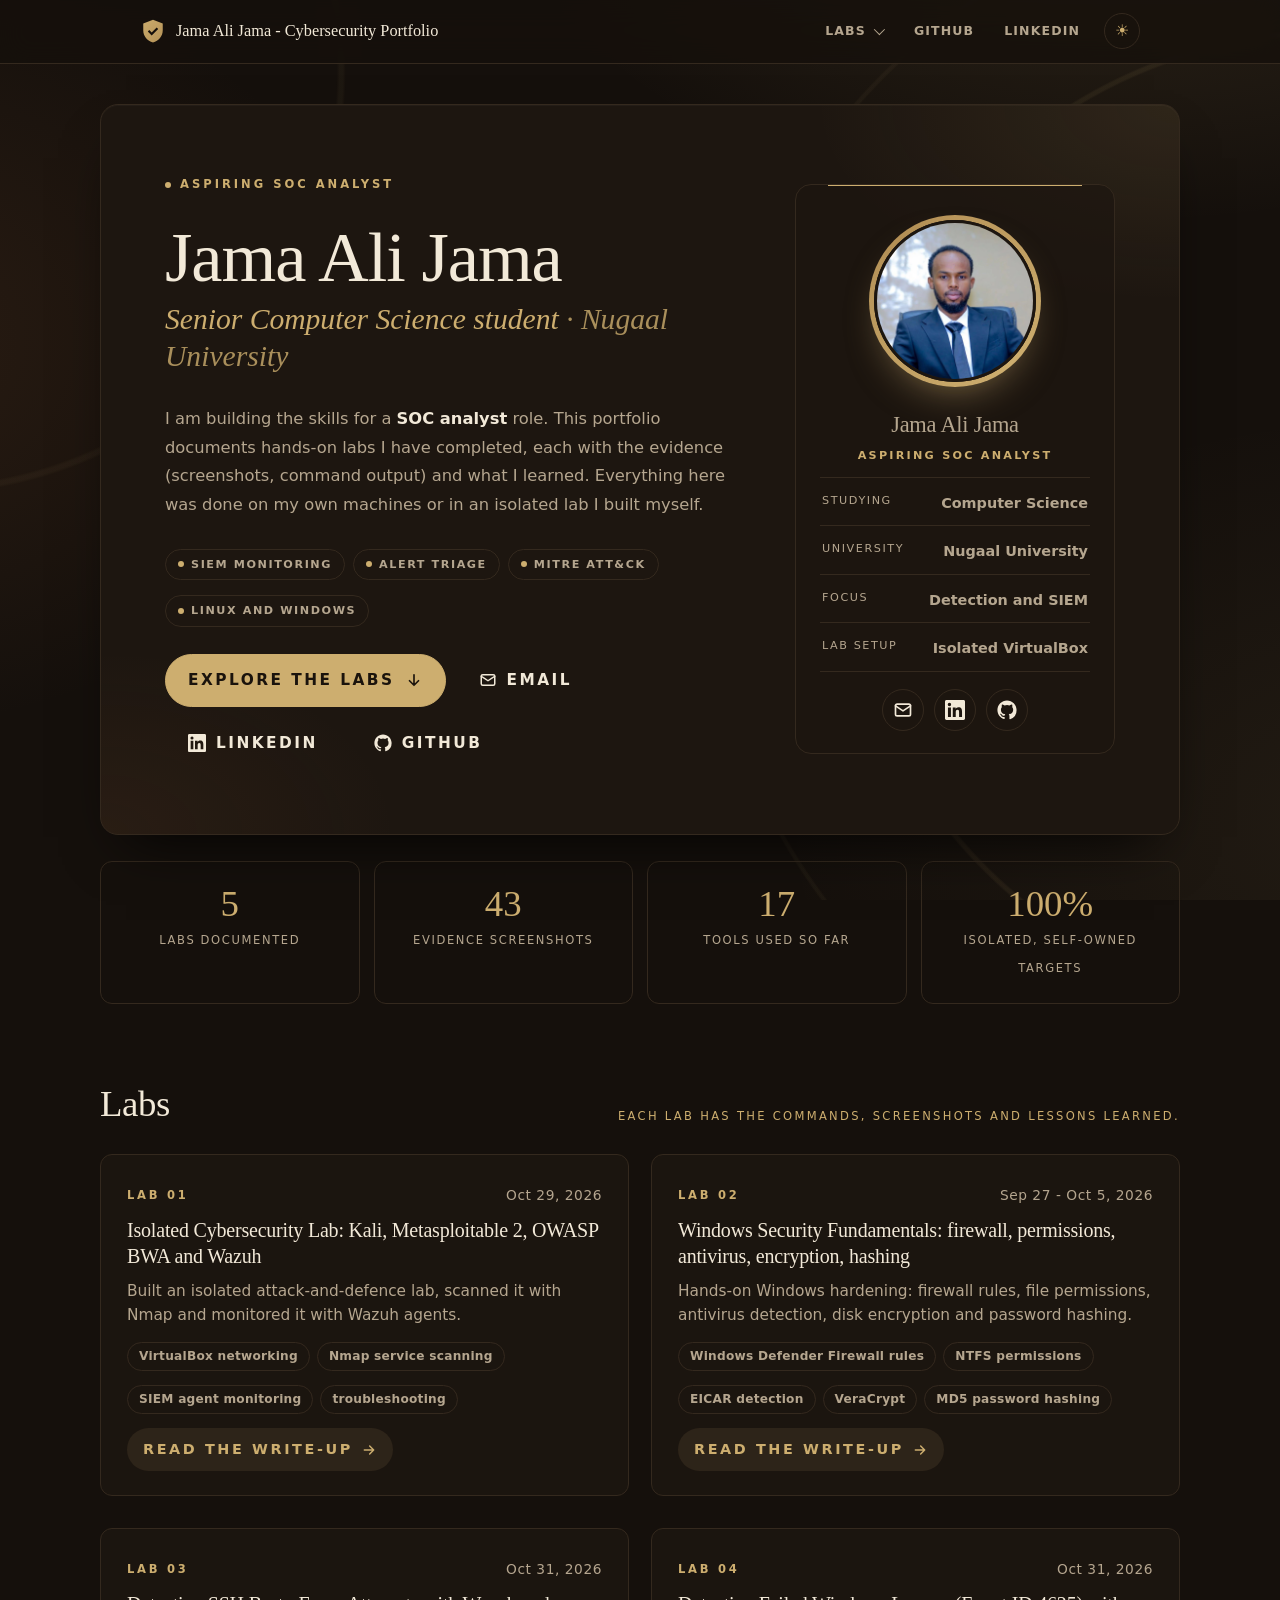
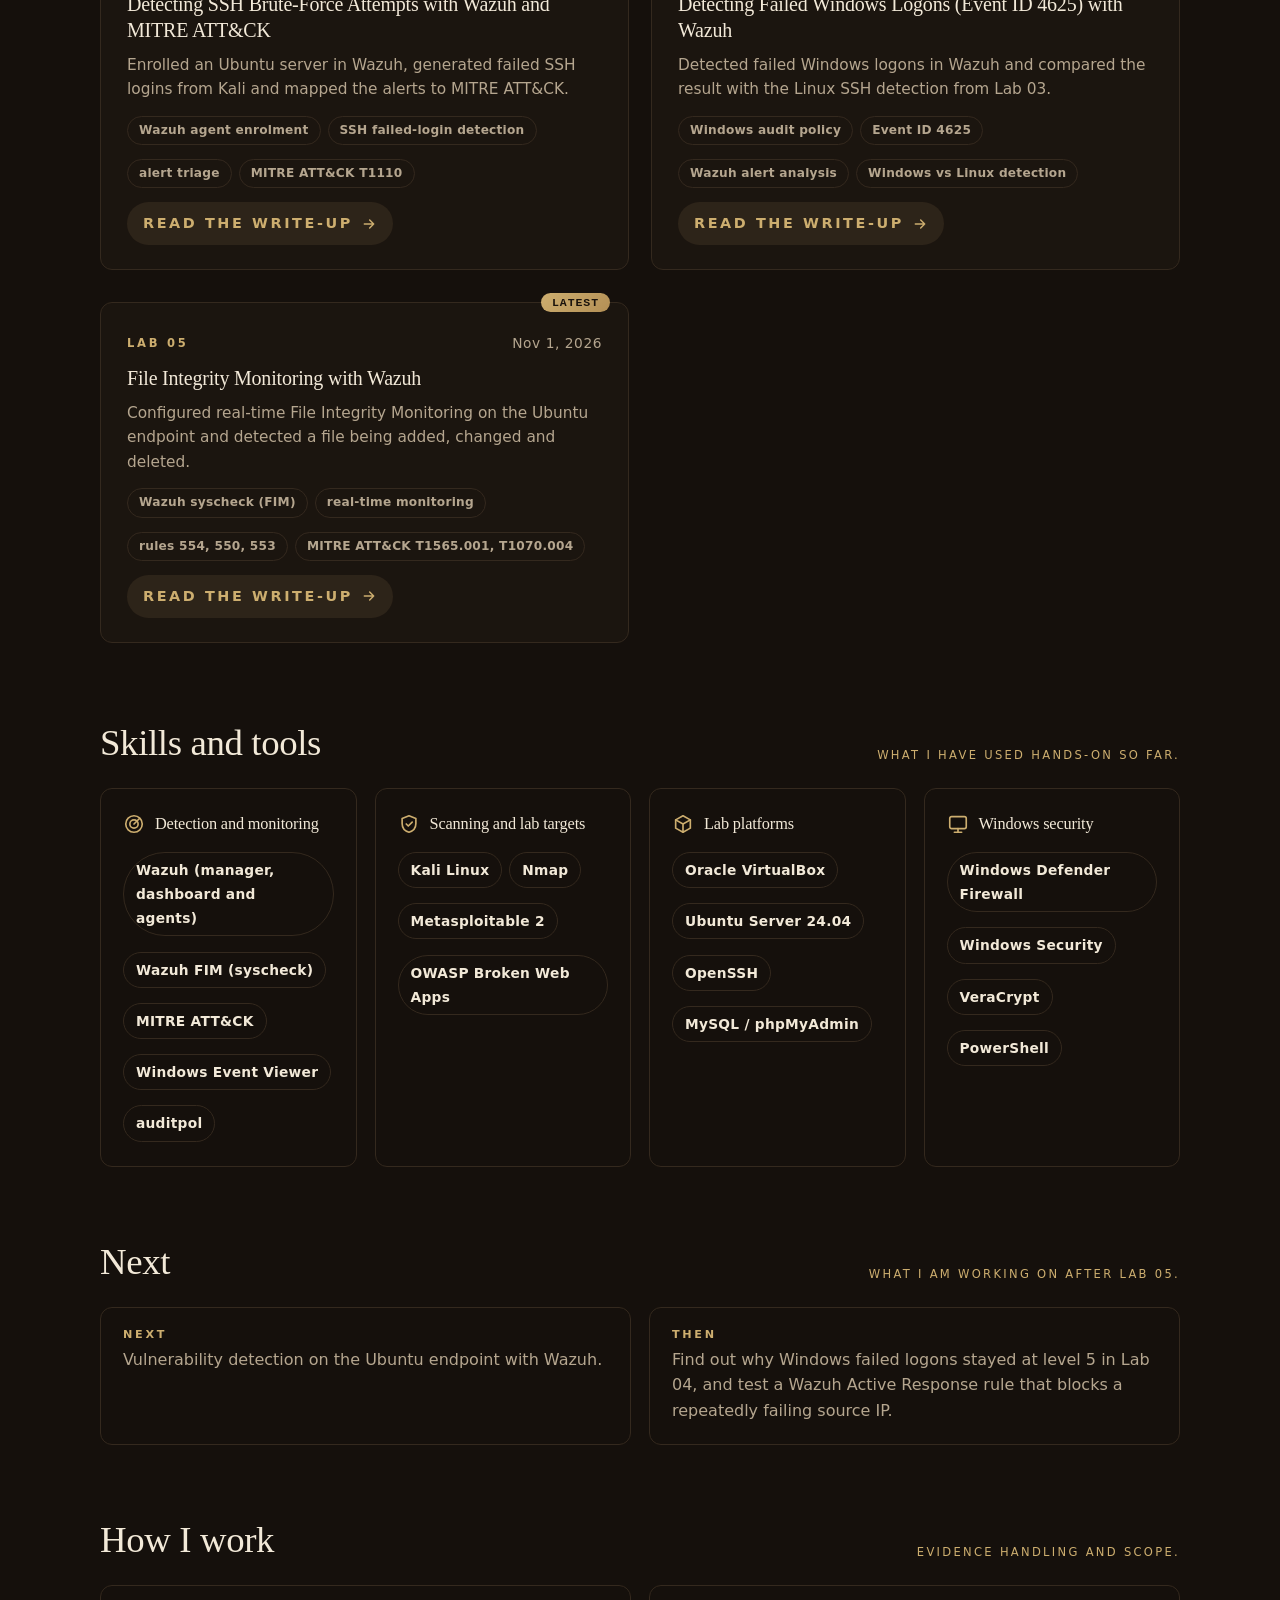
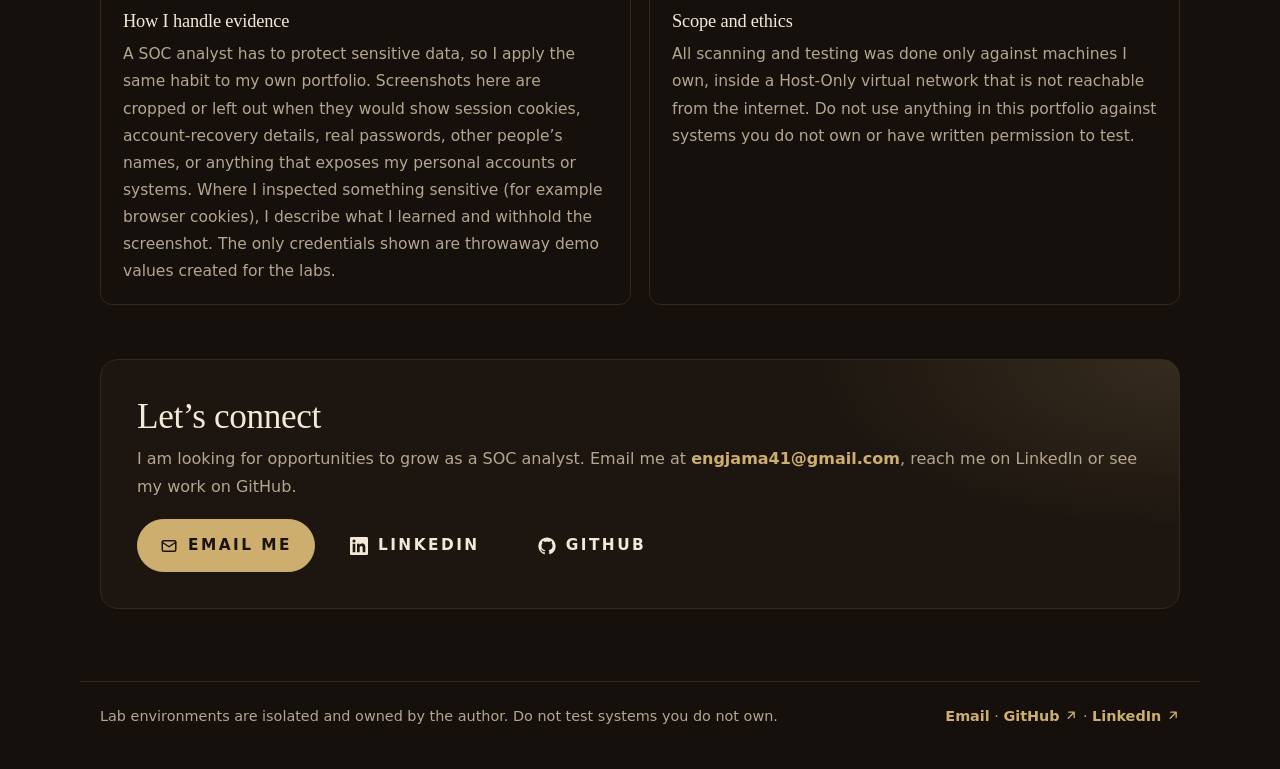
==== commit 713a502b: "Add files via upload" ====
--- a/cybersecurity-portfolio/index.html
+++ b/cybersecurity-portfolio/index.html
@@ -9,16 +9,13 @@
 <meta content="Hands-on SOC analyst labs by Jama Ali Jama: Wazuh SIEM, MITRE ATT&amp;CK, Linux and Windows detection, each with evidence." name="description"/>
 <link href="assets/style.css" rel="stylesheet"/>
 <link href="assets/home.css" rel="stylesheet"/>
-<script>(function(){var r=document.documentElement;r.classList.add('js');try{var t=localStorage.getItem('theme');if(t)r.setAttribute('data-theme',t)}catch(e){}})();</script>
+<script>(function(){var r=document.documentElement;r.classList.add('js');try{var t=localStorage.getItem('theme');r.setAttribute('data-theme',t||'dark')}catch(e){}})();</script>
 <script defer="" src="assets/site.js"></script>
 </head>
 <body class="home"><a class="skip" href="#main">Skip to content</a>
 <nav aria-label="Main"><div>
 <a class="brand" href="index.html">Jama Ali Jama - Cybersecurity Portfolio</a>
-<a href="labs/01-isolated-lab-setup/index.html">Lab 01</a>
-<a href="labs/02-windows-security-fundamentals/index.html">Lab 02</a>
-<a href="labs/03-wazuh-ssh-bruteforce-detection/index.html">Lab 03</a>
-<a href="labs/04-wazuh-windows-failed-logon-detection/index.html">Lab 04</a>
+<details class="nav-menu"><summary>Labs</summary><ul class="menu"><li><a href="labs/01-isolated-lab-setup/index.html"><b>Lab 01</b><span>Isolated Cybersecurity Lab</span></a></li><li><a href="labs/02-windows-security-fundamentals/index.html"><b>Lab 02</b><span>Windows Security Fundamentals</span></a></li><li><a href="labs/03-wazuh-ssh-bruteforce-detection/index.html"><b>Lab 03</b><span>SSH Brute-Force Detection</span></a></li><li><a href="labs/04-wazuh-windows-failed-logon-detection/index.html"><b>Lab 04</b><span>Failed Windows Logons (4625)</span></a></li><li><a href="labs/05-wazuh-file-integrity-monitoring/index.html"><b>Lab 05</b><span>File Integrity Monitoring</span></a></li></ul></details>
 <a href="https://github.com/Jama-Yare" rel="noopener noreferrer" target="_blank">GitHub</a>
 <a href="https://www.linkedin.com/in/jama-ali-jama-6099962b8/" rel="noopener noreferrer" target="_blank">LinkedIn</a>
 </div></nav>
@@ -30,32 +27,32 @@
 <p class="role">Senior Computer Science student <span>· Nugaal University</span></p>
 <p class="lead">I am building the skills for a <strong>SOC analyst</strong> role. This portfolio documents hands-on labs I have completed, each with the evidence (screenshots, command output) and what I learned. Everything here was done on my own machines or in an isolated lab I built myself.</p>
 <ul class="hero-badges" aria-label="Focus areas"><li>SIEM monitoring</li><li>Alert triage</li><li>MITRE ATT&amp;CK</li><li>Linux and Windows</li></ul>
-<div class="cta"><a class="btn primary" href="#labs">Explore the labs <svg viewBox="0 0 24 24" fill="none" stroke="currentColor" stroke-width="2.2" stroke-linecap="round" stroke-linejoin="round" aria-hidden="true"><path d="M12 5v14M6 13l6 6 6-6"/></svg></a><a class="btn" href="https://www.linkedin.com/in/jama-ali-jama-6099962b8/" rel="noopener noreferrer" target="_blank"><svg viewBox="0 0 24 24" fill="currentColor" aria-hidden="true"><path d="M20.45 20.45h-3.56v-5.57c0-1.33-.03-3.04-1.85-3.04-1.86 0-2.14 1.45-2.14 2.94v5.67H9.34V9h3.41v1.56h.05c.48-.9 1.64-1.85 3.37-1.85 3.6 0 4.27 2.37 4.27 5.45v6.29ZM5.34 7.43a2.06 2.06 0 1 1 0-4.12 2.06 2.06 0 0 1 0 4.12ZM7.12 20.45H3.56V9h3.56v11.45ZM22.22 0H1.77C.79 0 0 .77 0 1.73v20.54C0 23.23.79 24 1.77 24h20.45c.98 0 1.78-.77 1.78-1.73V1.73C24 .77 23.2 0 22.22 0Z"/></svg>LinkedIn</a><a class="btn" href="https://github.com/Jama-Yare" rel="noopener noreferrer" target="_blank"><svg viewBox="0 0 24 24" fill="currentColor" aria-hidden="true"><path d="M12 .5C5.65.5.5 5.65.5 12c0 5.08 3.29 9.39 7.86 10.91.58.1.79-.25.79-.56v-2c-3.2.7-3.87-1.37-3.87-1.37-.52-1.33-1.28-1.69-1.28-1.69-1.05-.71.08-.7.08-.7 1.16.08 1.77 1.19 1.77 1.19 1.03 1.77 2.7 1.26 3.36.96.1-.75.4-1.26.73-1.55-2.55-.29-5.24-1.28-5.24-5.69 0-1.26.45-2.28 1.18-3.09-.12-.29-.51-1.46.11-3.05 0 0 .97-.31 3.17 1.18a11 11 0 0 1 5.77 0c2.2-1.49 3.17-1.18 3.17-1.18.63 1.59.23 2.76.11 3.05.74.81 1.18 1.83 1.18 3.09 0 4.42-2.69 5.39-5.25 5.68.41.36.78 1.06.78 2.14v3.17c0 .31.21.67.8.56A11.51 11.51 0 0 0 23.5 12C23.5 5.65 18.35.5 12 .5Z"/></svg>GitHub</a></div>
+<div class="cta"><a class="btn primary" href="#labs">Explore the labs <svg viewBox="0 0 24 24" fill="none" stroke="currentColor" stroke-width="2.2" stroke-linecap="round" stroke-linejoin="round" aria-hidden="true"><path d="M12 5v14M6 13l6 6 6-6"/></svg></a><a class="btn" href="mailto:engjama41@gmail.com"><svg viewBox="0 0 24 24" fill="none" stroke="currentColor" stroke-width="2" stroke-linecap="round" stroke-linejoin="round" aria-hidden="true"><rect x="3" y="5" width="18" height="14" rx="2"/><path d="m3 7 9 6 9-6"/></svg>Email</a><a class="btn" href="https://www.linkedin.com/in/jama-ali-jama-6099962b8/" rel="noopener noreferrer" target="_blank"><svg viewBox="0 0 24 24" fill="currentColor" aria-hidden="true"><path d="M20.45 20.45h-3.56v-5.57c0-1.33-.03-3.04-1.85-3.04-1.86 0-2.14 1.45-2.14 2.94v5.67H9.34V9h3.41v1.56h.05c.48-.9 1.64-1.85 3.37-1.85 3.6 0 4.27 2.37 4.27 5.45v6.29ZM5.34 7.43a2.06 2.06 0 1 1 0-4.12 2.06 2.06 0 0 1 0 4.12ZM7.12 20.45H3.56V9h3.56v11.45ZM22.22 0H1.77C.79 0 0 .77 0 1.73v20.54C0 23.23.79 24 1.77 24h20.45c.98 0 1.78-.77 1.78-1.73V1.73C24 .77 23.2 0 22.22 0Z"/></svg>LinkedIn</a><a class="btn" href="https://github.com/Jama-Yare" rel="noopener noreferrer" target="_blank"><svg viewBox="0 0 24 24" fill="currentColor" aria-hidden="true"><path d="M12 .5C5.65.5.5 5.65.5 12c0 5.08 3.29 9.39 7.86 10.91.58.1.79-.25.79-.56v-2c-3.2.7-3.87-1.37-3.87-1.37-.52-1.33-1.28-1.69-1.28-1.69-1.05-.71.08-.7.08-.7 1.16.08 1.77 1.19 1.77 1.19 1.03 1.77 2.7 1.26 3.36.96.1-.75.4-1.26.73-1.55-2.55-.29-5.24-1.28-5.24-5.69 0-1.26.45-2.28 1.18-3.09-.12-.29-.51-1.46.11-3.05 0 0 .97-.31 3.17 1.18a11 11 0 0 1 5.77 0c2.2-1.49 3.17-1.18 3.17-1.18.63 1.59.23 2.76.11 3.05.74.81 1.18 1.83 1.18 3.09 0 4.42-2.69 5.39-5.25 5.68.41.36.78 1.06.78 2.14v3.17c0 .31.21.67.8.56A11.51 11.51 0 0 0 23.5 12C23.5 5.65 18.35.5 12 .5Z"/></svg>GitHub</a></div>
 </div>
 <aside class="profile-card" aria-label="Profile">
 <div class="avatar"><span class="avatar-fallback" aria-hidden="true">JA</span><img alt="Portrait of Jama Ali Jama" decoding="async" height="320" onerror="this.remove()" src="assets/profile.jpg" width="320"/></div>
 <p class="pc-name">Jama Ali Jama</p>
 <p class="pc-role">Aspiring SOC Analyst</p>
 <ul class="pc-facts"><li><span>Studying</span><span>Computer Science</span></li><li><span>University</span><span>Nugaal University</span></li><li><span>Focus</span><span>Detection and SIEM</span></li><li><span>Lab setup</span><span>Isolated VirtualBox</span></li></ul>
-<div class="pc-links"><a aria-label="LinkedIn profile" class="icon-btn" href="https://www.linkedin.com/in/jama-ali-jama-6099962b8/" rel="noopener noreferrer" target="_blank"><svg viewBox="0 0 24 24" fill="currentColor" aria-hidden="true"><path d="M20.45 20.45h-3.56v-5.57c0-1.33-.03-3.04-1.85-3.04-1.86 0-2.14 1.45-2.14 2.94v5.67H9.34V9h3.41v1.56h.05c.48-.9 1.64-1.85 3.37-1.85 3.6 0 4.27 2.37 4.27 5.45v6.29ZM5.34 7.43a2.06 2.06 0 1 1 0-4.12 2.06 2.06 0 0 1 0 4.12ZM7.12 20.45H3.56V9h3.56v11.45ZM22.22 0H1.77C.79 0 0 .77 0 1.73v20.54C0 23.23.79 24 1.77 24h20.45c.98 0 1.78-.77 1.78-1.73V1.73C24 .77 23.2 0 22.22 0Z"/></svg></a><a aria-label="GitHub profile" class="icon-btn" href="https://github.com/Jama-Yare" rel="noopener noreferrer" target="_blank"><svg viewBox="0 0 24 24" fill="currentColor" aria-hidden="true"><path d="M12 .5C5.65.5.5 5.65.5 12c0 5.08 3.29 9.39 7.86 10.91.58.1.79-.25.79-.56v-2c-3.2.7-3.87-1.37-3.87-1.37-.52-1.33-1.28-1.69-1.28-1.69-1.05-.71.08-.7.08-.7 1.16.08 1.77 1.19 1.77 1.19 1.03 1.77 2.7 1.26 3.36.96.1-.75.4-1.26.73-1.55-2.55-.29-5.24-1.28-5.24-5.69 0-1.26.45-2.28 1.18-3.09-.12-.29-.51-1.46.11-3.05 0 0 .97-.31 3.17 1.18a11 11 0 0 1 5.77 0c2.2-1.49 3.17-1.18 3.17-1.18.63 1.59.23 2.76.11 3.05.74.81 1.18 1.83 1.18 3.09 0 4.42-2.69 5.39-5.25 5.68.41.36.78 1.06.78 2.14v3.17c0 .31.21.67.8.56A11.51 11.51 0 0 0 23.5 12C23.5 5.65 18.35.5 12 .5Z"/></svg></a></div>
+<div class="pc-links"><a aria-label="Email" class="icon-btn" href="mailto:engjama41@gmail.com"><svg viewBox="0 0 24 24" fill="none" stroke="currentColor" stroke-width="2" stroke-linecap="round" stroke-linejoin="round" aria-hidden="true"><rect x="3" y="5" width="18" height="14" rx="2"/><path d="m3 7 9 6 9-6"/></svg></a><a aria-label="LinkedIn profile" class="icon-btn" href="https://www.linkedin.com/in/jama-ali-jama-6099962b8/" rel="noopener noreferrer" target="_blank"><svg viewBox="0 0 24 24" fill="currentColor" aria-hidden="true"><path d="M20.45 20.45h-3.56v-5.57c0-1.33-.03-3.04-1.85-3.04-1.86 0-2.14 1.45-2.14 2.94v5.67H9.34V9h3.41v1.56h.05c.48-.9 1.64-1.85 3.37-1.85 3.6 0 4.27 2.37 4.27 5.45v6.29ZM5.34 7.43a2.06 2.06 0 1 1 0-4.12 2.06 2.06 0 0 1 0 4.12ZM7.12 20.45H3.56V9h3.56v11.45ZM22.22 0H1.77C.79 0 0 .77 0 1.73v20.54C0 23.23.79 24 1.77 24h20.45c.98 0 1.78-.77 1.78-1.73V1.73C24 .77 23.2 0 22.22 0Z"/></svg></a><a aria-label="GitHub profile" class="icon-btn" href="https://github.com/Jama-Yare" rel="noopener noreferrer" target="_blank"><svg viewBox="0 0 24 24" fill="currentColor" aria-hidden="true"><path d="M12 .5C5.65.5.5 5.65.5 12c0 5.08 3.29 9.39 7.86 10.91.58.1.79-.25.79-.56v-2c-3.2.7-3.87-1.37-3.87-1.37-.52-1.33-1.28-1.69-1.28-1.69-1.05-.71.08-.7.08-.7 1.16.08 1.77 1.19 1.77 1.19 1.03 1.77 2.7 1.26 3.36.96.1-.75.4-1.26.73-1.55-2.55-.29-5.24-1.28-5.24-5.69 0-1.26.45-2.28 1.18-3.09-.12-.29-.51-1.46.11-3.05 0 0 .97-.31 3.17 1.18a11 11 0 0 1 5.77 0c2.2-1.49 3.17-1.18 3.17-1.18.63 1.59.23 2.76.11 3.05.74.81 1.18 1.83 1.18 3.09 0 4.42-2.69 5.39-5.25 5.68.41.36.78 1.06.78 2.14v3.17c0 .31.21.67.8.56A11.51 11.51 0 0 0 23.5 12C23.5 5.65 18.35.5 12 .5Z"/></svg></a></div>
 </aside>
 </header>
-<ul aria-label="At a glance" class="stats"><li><b>4</b><span>Labs documented</span></li><li><b>38</b><span>Evidence screenshots</span></li><li><b>16</b><span>Tools used so far</span></li><li><b>100%</b><span>Isolated, self-owned targets</span></li></ul>
+<ul aria-label="At a glance" class="stats"><li><b>5</b><span>Labs documented</span></li><li><b>43</b><span>Evidence screenshots</span></li><li><b>17</b><span>Tools used so far</span></li><li><b>100%</b><span>Isolated, self-owned targets</span></li></ul>
 
 <div class="section-head"><h2 id="labs">Labs</h2><p>Each lab has the commands, screenshots and lessons learned.</p></div>
-<ul class="cards"><li class="card"><div class="card-top"><span class="num">LAB 01</span><span class="date">Oct 29, 2026</span></div><h3><a href="labs/01-isolated-lab-setup/index.html">Isolated Cybersecurity Lab: Kali, Metasploitable 2, OWASP BWA and Wazuh</a></h3><p class="card-desc">Built an isolated attack-and-defence lab, scanned it with Nmap and monitored it with Wazuh agents.</p><ul class="chips"><li>VirtualBox networking</li><li>Nmap service scanning</li><li>SIEM agent monitoring</li><li>troubleshooting</li></ul><span aria-hidden="true" class="go">Read the write-up <svg viewBox="0 0 24 24" fill="none" stroke="currentColor" stroke-width="2.2" stroke-linecap="round" stroke-linejoin="round" aria-hidden="true"><path d="M5 12h14M13 6l6 6-6 6"/></svg></span></li><li class="card"><div class="card-top"><span class="num">LAB 02</span><span class="date">Sep 27 - Oct 5, 2026</span></div><h3><a href="labs/02-windows-security-fundamentals/index.html">Windows Security Fundamentals: firewall, permissions, antivirus, encryption, hashing</a></h3><p class="card-desc">Hands-on Windows hardening: firewall rules, file permissions, antivirus detection, disk encryption and password hashing.</p><ul class="chips"><li>Windows Defender Firewall rules</li><li>NTFS permissions</li><li>EICAR detection</li><li>VeraCrypt</li><li>MD5 password hashing</li></ul><span aria-hidden="true" class="go">Read the write-up <svg viewBox="0 0 24 24" fill="none" stroke="currentColor" stroke-width="2.2" stroke-linecap="round" stroke-linejoin="round" aria-hidden="true"><path d="M5 12h14M13 6l6 6-6 6"/></svg></span></li><li class="card"><div class="card-top"><span class="num">LAB 03</span><span class="date">Oct 31, 2026</span></div><h3><a href="labs/03-wazuh-ssh-bruteforce-detection/index.html">Detecting SSH Brute-Force Attempts with Wazuh and MITRE ATT&amp;CK</a></h3><p class="card-desc">Enrolled an Ubuntu server in Wazuh, generated failed SSH logins from Kali and mapped the alerts to MITRE ATT&amp;CK.</p><ul class="chips"><li>Wazuh agent enrolment</li><li>SSH failed-login detection</li><li>alert triage</li><li>MITRE ATT&amp;CK T1110</li></ul><span aria-hidden="true" class="go">Read the write-up <svg viewBox="0 0 24 24" fill="none" stroke="currentColor" stroke-width="2.2" stroke-linecap="round" stroke-linejoin="round" aria-hidden="true"><path d="M5 12h14M13 6l6 6-6 6"/></svg></span></li><li class="card latest"><div class="card-top"><span class="num">LAB 04</span><span class="date">Oct 31, 2026</span></div><h3><a href="labs/04-wazuh-windows-failed-logon-detection/index.html">Detecting Failed Windows Logons (Event ID 4625) with Wazuh</a></h3><p class="card-desc">Detected failed Windows logons in Wazuh and compared the result with the Linux SSH detection from Lab 03.</p><ul class="chips"><li>Windows audit policy</li><li>Event ID 4625</li><li>Wazuh alert analysis</li><li>Windows vs Linux detection</li></ul><span aria-hidden="true" class="go">Read the write-up <svg viewBox="0 0 24 24" fill="none" stroke="currentColor" stroke-width="2.2" stroke-linecap="round" stroke-linejoin="round" aria-hidden="true"><path d="M5 12h14M13 6l6 6-6 6"/></svg></span></li></ul>
+<ul class="cards"><li class="card"><div class="card-top"><span class="num">LAB 01</span><span class="date">Oct 29, 2026</span></div><h3><a href="labs/01-isolated-lab-setup/index.html">Isolated Cybersecurity Lab: Kali, Metasploitable 2, OWASP BWA and Wazuh</a></h3><p class="card-desc">Built an isolated attack-and-defence lab, scanned it with Nmap and monitored it with Wazuh agents.</p><ul class="chips"><li>VirtualBox networking</li><li>Nmap service scanning</li><li>SIEM agent monitoring</li><li>troubleshooting</li></ul><span aria-hidden="true" class="go">Read the write-up <svg viewBox="0 0 24 24" fill="none" stroke="currentColor" stroke-width="2.2" stroke-linecap="round" stroke-linejoin="round" aria-hidden="true"><path d="M5 12h14M13 6l6 6-6 6"/></svg></span></li><li class="card"><div class="card-top"><span class="num">LAB 02</span><span class="date">Sep 27 - Oct 5, 2026</span></div><h3><a href="labs/02-windows-security-fundamentals/index.html">Windows Security Fundamentals: firewall, permissions, antivirus, encryption, hashing</a></h3><p class="card-desc">Hands-on Windows hardening: firewall rules, file permissions, antivirus detection, disk encryption and password hashing.</p><ul class="chips"><li>Windows Defender Firewall rules</li><li>NTFS permissions</li><li>EICAR detection</li><li>VeraCrypt</li><li>MD5 password hashing</li></ul><span aria-hidden="true" class="go">Read the write-up <svg viewBox="0 0 24 24" fill="none" stroke="currentColor" stroke-width="2.2" stroke-linecap="round" stroke-linejoin="round" aria-hidden="true"><path d="M5 12h14M13 6l6 6-6 6"/></svg></span></li><li class="card"><div class="card-top"><span class="num">LAB 03</span><span class="date">Oct 31, 2026</span></div><h3><a href="labs/03-wazuh-ssh-bruteforce-detection/index.html">Detecting SSH Brute-Force Attempts with Wazuh and MITRE ATT&amp;CK</a></h3><p class="card-desc">Enrolled an Ubuntu server in Wazuh, generated failed SSH logins from Kali and mapped the alerts to MITRE ATT&amp;CK.</p><ul class="chips"><li>Wazuh agent enrolment</li><li>SSH failed-login detection</li><li>alert triage</li><li>MITRE ATT&amp;CK T1110</li></ul><span aria-hidden="true" class="go">Read the write-up <svg viewBox="0 0 24 24" fill="none" stroke="currentColor" stroke-width="2.2" stroke-linecap="round" stroke-linejoin="round" aria-hidden="true"><path d="M5 12h14M13 6l6 6-6 6"/></svg></span></li><li class="card"><div class="card-top"><span class="num">LAB 04</span><span class="date">Oct 31, 2026</span></div><h3><a href="labs/04-wazuh-windows-failed-logon-detection/index.html">Detecting Failed Windows Logons (Event ID 4625) with Wazuh</a></h3><p class="card-desc">Detected failed Windows logons in Wazuh and compared the result with the Linux SSH detection from Lab 03.</p><ul class="chips"><li>Windows audit policy</li><li>Event ID 4625</li><li>Wazuh alert analysis</li><li>Windows vs Linux detection</li></ul><span aria-hidden="true" class="go">Read the write-up <svg viewBox="0 0 24 24" fill="none" stroke="currentColor" stroke-width="2.2" stroke-linecap="round" stroke-linejoin="round" aria-hidden="true"><path d="M5 12h14M13 6l6 6-6 6"/></svg></span></li><li class="card latest"><div class="card-top"><span class="num">LAB 05</span><span class="date">Nov 1, 2026</span></div><h3><a href="labs/05-wazuh-file-integrity-monitoring/index.html">File Integrity Monitoring with Wazuh</a></h3><p class="card-desc">Configured real-time File Integrity Monitoring on the Ubuntu endpoint and detected a file being added, changed and deleted.</p><ul class="chips"><li>Wazuh syscheck (FIM)</li><li>real-time monitoring</li><li>rules 554, 550, 553</li><li>MITRE ATT&amp;CK T1565.001, T1070.004</li></ul><span aria-hidden="true" class="go">Read the write-up <svg viewBox="0 0 24 24" fill="none" stroke="currentColor" stroke-width="2.2" stroke-linecap="round" stroke-linejoin="round" aria-hidden="true"><path d="M5 12h14M13 6l6 6-6 6"/></svg></span></li></ul>
 
 <div class="section-head"><h2 id="tools-used-so-far">Skills and tools</h2><p>What I have used hands-on so far.</p></div>
-<div class="tool-grid"><div class="tool-group"><h3><svg viewBox="0 0 24 24" fill="none" stroke="currentColor" stroke-width="1.8" stroke-linecap="round" stroke-linejoin="round" aria-hidden="true"><circle cx="12" cy="12" r="9"/><circle cx="12" cy="12" r="4.500"/><path d="M12 12 18 6"/></svg>Detection and monitoring</h3><ul class="chips"><li>Wazuh (manager, dashboard and agents)</li><li>MITRE ATT&amp;CK</li><li>Windows Event Viewer</li><li>auditpol</li></ul></div><div class="tool-group"><h3><svg viewBox="0 0 24 24" fill="none" stroke="currentColor" stroke-width="1.8" stroke-linecap="round" stroke-linejoin="round" aria-hidden="true"><path d="M12 3 4.5 6v5.5c0 4.4 3 8.2 7.5 9.5 4.5-1.3 7.5-5.100 7.500-9.500V6L12 3Z"/><path d="m9 12 2.200 2.200L15.500 10"/></svg>Scanning and lab targets</h3><ul class="chips"><li>Kali Linux</li><li>Nmap</li><li>Metasploitable 2</li><li>OWASP Broken Web Apps</li></ul></div><div class="tool-group"><h3><svg viewBox="0 0 24 24" fill="none" stroke="currentColor" stroke-width="1.8" stroke-linecap="round" stroke-linejoin="round" aria-hidden="true"><path d="m12 3 8 4.500v9L12 21l-8-4.500v-9L12 3Z"/><path d="m4 7.500 8 4.500 8-4.500M12 12v9"/></svg>Lab platforms</h3><ul class="chips"><li>Oracle VirtualBox</li><li>Ubuntu Server 24.04</li><li>OpenSSH</li><li>MySQL / phpMyAdmin</li></ul></div><div class="tool-group"><h3><svg viewBox="0 0 24 24" fill="none" stroke="currentColor" stroke-width="1.8" stroke-linecap="round" stroke-linejoin="round" aria-hidden="true"><rect x="3" y="4" width="18" height="13" rx="2"/><path d="M8 21h8M12 17v4"/></svg>Windows security</h3><ul class="chips"><li>Windows Defender Firewall</li><li>Windows Security</li><li>VeraCrypt</li><li>PowerShell</li></ul></div></div>
+<div class="tool-grid"><div class="tool-group"><h3><svg viewBox="0 0 24 24" fill="none" stroke="currentColor" stroke-width="1.8" stroke-linecap="round" stroke-linejoin="round" aria-hidden="true"><circle cx="12" cy="12" r="9"/><circle cx="12" cy="12" r="4.500"/><path d="M12 12 18 6"/></svg>Detection and monitoring</h3><ul class="chips"><li>Wazuh (manager, dashboard and agents)</li><li>Wazuh FIM (syscheck)</li><li>MITRE ATT&amp;CK</li><li>Windows Event Viewer</li><li>auditpol</li></ul></div><div class="tool-group"><h3><svg viewBox="0 0 24 24" fill="none" stroke="currentColor" stroke-width="1.8" stroke-linecap="round" stroke-linejoin="round" aria-hidden="true"><path d="M12 3 4.5 6v5.5c0 4.4 3 8.2 7.5 9.5 4.5-1.3 7.5-5.100 7.500-9.500V6L12 3Z"/><path d="m9 12 2.200 2.200L15.500 10"/></svg>Scanning and lab targets</h3><ul class="chips"><li>Kali Linux</li><li>Nmap</li><li>Metasploitable 2</li><li>OWASP Broken Web Apps</li></ul></div><div class="tool-group"><h3><svg viewBox="0 0 24 24" fill="none" stroke="currentColor" stroke-width="1.8" stroke-linecap="round" stroke-linejoin="round" aria-hidden="true"><path d="m12 3 8 4.500v9L12 21l-8-4.500v-9L12 3Z"/><path d="m4 7.500 8 4.500 8-4.500M12 12v9"/></svg>Lab platforms</h3><ul class="chips"><li>Oracle VirtualBox</li><li>Ubuntu Server 24.04</li><li>OpenSSH</li><li>MySQL / phpMyAdmin</li></ul></div><div class="tool-group"><h3><svg viewBox="0 0 24 24" fill="none" stroke="currentColor" stroke-width="1.8" stroke-linecap="round" stroke-linejoin="round" aria-hidden="true"><rect x="3" y="4" width="18" height="13" rx="2"/><path d="M8 21h8M12 17v4"/></svg>Windows security</h3><ul class="chips"><li>Windows Defender Firewall</li><li>Windows Security</li><li>VeraCrypt</li><li>PowerShell</li></ul></div></div>
 
-<div class="section-head"><h2 id="next">Next</h2><p>What I am working on after Lab 04.</p></div>
-<div class="roadmap"><div class="road-item"><span class="tag">NEXT</span><p>Lab 05: File Integrity Monitoring in Wazuh, then vulnerability detection on the Ubuntu endpoint.</p></div><div class="road-item"><span class="tag">THEN</span><p>Find out why Windows failed logons stayed at level 5 in Lab 04, and test a Wazuh Active Response rule that blocks a repeatedly failing source IP.</p></div></div>
+<div class="section-head"><h2 id="next">Next</h2><p>What I am working on after Lab 05.</p></div>
+<div class="roadmap"><div class="road-item"><span class="tag">NEXT</span><p>Vulnerability detection on the Ubuntu endpoint with Wazuh.</p></div><div class="road-item"><span class="tag">THEN</span><p>Find out why Windows failed logons stayed at level 5 in Lab 04, and test a Wazuh Active Response rule that blocks a repeatedly failing source IP.</p></div></div>
 
 <div class="section-head"><h2 id="how-i-work">How I work</h2><p>Evidence handling and scope.</p></div>
 <div class="notes"><section class="note"><h2 id="how-i-handle-evidence">How I handle evidence</h2><p>A SOC analyst has to protect sensitive data, so I apply the same habit to my own portfolio. Screenshots here are cropped or left out when they would show session cookies, account-recovery details, real passwords, other people’s names, or anything that exposes my personal accounts or systems. Where I inspected something sensitive (for example browser cookies), I describe what I learned and withhold the screenshot. The only credentials shown are throwaway demo values created for the labs.</p></section><section class="note"><h2 id="scope-and-ethics">Scope and ethics</h2><p>All scanning and testing was done only against machines I own, inside a Host-Only virtual network that is not reachable from the internet. Do not use anything in this portfolio against systems you do not own or have written permission to test.</p></section></div>
 
-<section class="contact" aria-labelledby="contact-title"><div><h2 id="contact-title">Let’s connect</h2><p>I am looking for opportunities to grow as a SOC analyst. Reach me on LinkedIn or see my work on GitHub.</p></div><div class="cta"><a class="btn" href="https://www.linkedin.com/in/jama-ali-jama-6099962b8/" rel="noopener noreferrer" target="_blank"><svg viewBox="0 0 24 24" fill="currentColor" aria-hidden="true"><path d="M20.45 20.45h-3.56v-5.57c0-1.33-.03-3.04-1.85-3.04-1.86 0-2.14 1.45-2.14 2.94v5.67H9.34V9h3.41v1.56h.05c.48-.9 1.64-1.85 3.37-1.85 3.6 0 4.27 2.37 4.27 5.45v6.29ZM5.34 7.43a2.06 2.06 0 1 1 0-4.12 2.06 2.06 0 0 1 0 4.12ZM7.12 20.45H3.56V9h3.56v11.45ZM22.22 0H1.77C.79 0 0 .77 0 1.73v20.54C0 23.23.79 24 1.77 24h20.45c.98 0 1.78-.77 1.78-1.73V1.73C24 .77 23.2 0 22.22 0Z"/></svg>LinkedIn</a><a class="btn" href="https://github.com/Jama-Yare" rel="noopener noreferrer" target="_blank"><svg viewBox="0 0 24 24" fill="currentColor" aria-hidden="true"><path d="M12 .5C5.65.5.5 5.65.5 12c0 5.08 3.29 9.39 7.86 10.91.58.1.79-.25.79-.56v-2c-3.2.7-3.87-1.37-3.87-1.37-.52-1.33-1.28-1.69-1.28-1.69-1.05-.71.08-.7.08-.7 1.16.08 1.77 1.19 1.77 1.19 1.03 1.77 2.7 1.26 3.36.96.1-.75.4-1.26.73-1.55-2.55-.29-5.24-1.28-5.24-5.69 0-1.26.45-2.28 1.18-3.09-.12-.29-.51-1.46.11-3.05 0 0 .97-.31 3.17 1.18a11 11 0 0 1 5.77 0c2.2-1.49 3.17-1.18 3.17-1.18.63 1.59.23 2.76.11 3.05.74.81 1.18 1.83 1.18 3.09 0 4.42-2.69 5.39-5.25 5.68.41.36.78 1.06.78 2.14v3.17c0 .31.21.67.8.56A11.51 11.51 0 0 0 23.5 12C23.5 5.65 18.35.5 12 .5Z"/></svg>GitHub</a></div></section>
+<section class="contact" aria-labelledby="contact-title"><div><h2 id="contact-title">Let’s connect</h2><p>I am looking for opportunities to grow as a SOC analyst. Email me at <a class="link" href="mailto:engjama41@gmail.com">engjama41@gmail.com</a>, reach me on LinkedIn or see my work on GitHub.</p></div><div class="cta"><a class="btn" href="mailto:engjama41@gmail.com"><svg viewBox="0 0 24 24" fill="none" stroke="currentColor" stroke-width="2" stroke-linecap="round" stroke-linejoin="round" aria-hidden="true"><rect x="3" y="5" width="18" height="14" rx="2"/><path d="m3 7 9 6 9-6"/></svg>Email me</a><a class="btn" href="https://www.linkedin.com/in/jama-ali-jama-6099962b8/" rel="noopener noreferrer" target="_blank"><svg viewBox="0 0 24 24" fill="currentColor" aria-hidden="true"><path d="M20.45 20.45h-3.56v-5.57c0-1.33-.03-3.04-1.85-3.04-1.86 0-2.14 1.45-2.14 2.94v5.67H9.34V9h3.41v1.56h.05c.48-.9 1.64-1.85 3.37-1.85 3.6 0 4.27 2.37 4.27 5.45v6.29ZM5.34 7.43a2.06 2.06 0 1 1 0-4.12 2.06 2.06 0 0 1 0 4.12ZM7.12 20.45H3.56V9h3.56v11.45ZM22.22 0H1.77C.79 0 0 .77 0 1.73v20.54C0 23.23.79 24 1.77 24h20.45c.98 0 1.78-.77 1.78-1.73V1.73C24 .77 23.2 0 22.22 0Z"/></svg>LinkedIn</a><a class="btn" href="https://github.com/Jama-Yare" rel="noopener noreferrer" target="_blank"><svg viewBox="0 0 24 24" fill="currentColor" aria-hidden="true"><path d="M12 .5C5.65.5.5 5.65.5 12c0 5.08 3.29 9.39 7.86 10.91.58.1.79-.25.79-.56v-2c-3.2.7-3.87-1.37-3.87-1.37-.52-1.33-1.28-1.69-1.28-1.69-1.05-.71.08-.7.08-.7 1.16.08 1.77 1.19 1.77 1.19 1.03 1.77 2.7 1.26 3.36.96.1-.75.4-1.26.73-1.55-2.55-.29-5.24-1.28-5.24-5.69 0-1.26.45-2.28 1.18-3.09-.12-.29-.51-1.46.11-3.05 0 0 .97-.31 3.17 1.18a11 11 0 0 1 5.77 0c2.2-1.49 3.17-1.18 3.17-1.18.63 1.59.23 2.76.11 3.05.74.81 1.18 1.83 1.18 3.09 0 4.42-2.69 5.39-5.25 5.68.41.36.78 1.06.78 2.14v3.17c0 .31.21.67.8.56A11.51 11.51 0 0 0 23.5 12C23.5 5.65 18.35.5 12 .5Z"/></svg>GitHub</a></div></section>
 </main>
-<footer><span>Lab environments are isolated and owned by the author. Do not test systems you do not own.</span><span><a class="link" href="https://github.com/Jama-Yare" rel="noopener noreferrer" target="_blank">GitHub<svg viewBox="0 0 24 24" fill="none" stroke="currentColor" stroke-width="2.2" stroke-linecap="round" stroke-linejoin="round" aria-hidden="true"><path d="M7 17 17 7M8 7h9v9"/></svg></a> · <a class="link" href="https://www.linkedin.com/in/jama-ali-jama-6099962b8/" rel="noopener noreferrer" target="_blank">LinkedIn<svg viewBox="0 0 24 24" fill="none" stroke="currentColor" stroke-width="2.2" stroke-linecap="round" stroke-linejoin="round" aria-hidden="true"><path d="M7 17 17 7M8 7h9v9"/></svg></a></span></footer>
+<footer><span>Lab environments are isolated and owned by the author. Do not test systems you do not own.</span><span><a class="link" href="mailto:engjama41@gmail.com">Email</a> · <a class="link" href="https://github.com/Jama-Yare" rel="noopener noreferrer" target="_blank">GitHub<svg viewBox="0 0 24 24" fill="none" stroke="currentColor" stroke-width="2.2" stroke-linecap="round" stroke-linejoin="round" aria-hidden="true"><path d="M7 17 17 7M8 7h9v9"/></svg></a> · <a class="link" href="https://www.linkedin.com/in/jama-ali-jama-6099962b8/" rel="noopener noreferrer" target="_blank">LinkedIn<svg viewBox="0 0 24 24" fill="none" stroke="currentColor" stroke-width="2.2" stroke-linecap="round" stroke-linejoin="round" aria-hidden="true"><path d="M7 17 17 7M8 7h9v9"/></svg></a></span></footer>
 </body>
 </html>
--- a/cybersecurity-portfolio/assets/style.css
+++ b/cybersecurity-portfolio/assets/style.css
@@ -5,37 +5,33 @@
    ========================================================================== */
 
 :root{
-  --bg:#f5f7fb; --surface:#ffffff; --surface-2:#eef2f8;
-  --fg:#18202e; --muted:#55627a; --line:#d8dfea;
-  --accent:#0b6bcb; --accent-2:#0d8f7f; --accent-ink:#ffffff;
-  --accent-soft:rgba(11,107,203,.09);
-  --code:#edf1f7; --term:#0c1320; --term-fg:#dbe6f5;
-  --shadow:0 1px 2px rgba(16,32,64,.06),0 8px 24px -12px rgba(16,32,64,.18);
-  --shadow-lg:0 2px 4px rgba(16,32,64,.08),0 20px 40px -16px rgba(16,32,64,.28);
-  --radius:14px;
+  /* Editorial dark theme (default): warm near-black with a muted champagne-gold accent */
+  color-scheme:dark;
+  --bg:#15100c; --surface:#1d1610; --surface-2:#251d15;
+  --fg:#f2e9d8; --muted:#b5a68f; --line:#34291e;
+  --accent:#cdae6f; --accent-2:#b38f55; --accent-ink:#1a130c;
+  --accent-soft:rgba(205,174,111,.10);
+  --gold:#cdae6f; --gold-ink:#1a130c;
+  --code:#261d15; --term:#110c08; --term-fg:#eadfca;
+  --shadow:0 1px 0 rgba(255,235,200,.02) inset,0 12px 30px -18px rgba(0,0,0,.8);
+  --shadow-lg:0 1px 0 rgba(255,235,200,.03) inset,0 28px 56px -26px rgba(0,0,0,.9);
+  --radius:12px;
   --sans:system-ui,-apple-system,"Segoe UI",Roboto,"Helvetica Neue",Arial,sans-serif;
+  --serif:"Playfair Display",Georgia,"Times New Roman",serif;
   --mono:ui-monospace,"Cascadia Code","SF Mono",Consolas,"Liberation Mono",monospace;
   --ease:cubic-bezier(.2,.7,.2,1);
 }
-:root[data-theme="dark"]{
-  --bg:#0b1119; --surface:#131b27; --surface-2:#18212f;
-  --fg:#e7ecf4; --muted:#9aa7bb; --line:#263246;
-  --accent:#6db3ff; --accent-2:#4fd1b5; --accent-ink:#06121f;
-  --accent-soft:rgba(109,179,255,.12);
-  --code:#1a2433; --term:#080d15; --term-fg:#dbe6f5;
-  --shadow:0 1px 2px rgba(0,0,0,.4),0 10px 28px -14px rgba(0,0,0,.7);
-  --shadow-lg:0 2px 4px rgba(0,0,0,.5),0 24px 48px -18px rgba(0,0,0,.85);
-}
-@media (prefers-color-scheme:dark){
-  :root:not([data-theme="light"]){
-    --bg:#0b1119; --surface:#131b27; --surface-2:#18212f;
-    --fg:#e7ecf4; --muted:#9aa7bb; --line:#263246;
-    --accent:#6db3ff; --accent-2:#4fd1b5; --accent-ink:#06121f;
-    --accent-soft:rgba(109,179,255,.12);
-    --code:#1a2433; --term:#080d15; --term-fg:#dbe6f5;
-    --shadow:0 1px 2px rgba(0,0,0,.4),0 10px 28px -14px rgba(0,0,0,.7);
-    --shadow-lg:0 2px 4px rgba(0,0,0,.5),0 24px 48px -18px rgba(0,0,0,.85);
-  }
+/* Light variant (toggle): warm cream paper with a deeper gold for readable contrast */
+:root[data-theme="light"]{
+  color-scheme:light;
+  --bg:#f6efe1; --surface:#fffaf0; --surface-2:#efe5d1;
+  --fg:#2b2218; --muted:#6c5f4c; --line:#dccfb6;
+  --accent:#86652a; --accent-2:#a58140; --accent-ink:#fffaf0;
+  --accent-soft:rgba(134,101,42,.10);
+  --gold:#c4a15f; --gold-ink:#1a130c;
+  --code:#efe5d1; --term:#17110b; --term-fg:#eadfca;
+  --shadow:0 1px 2px rgba(60,40,10,.06),0 10px 26px -16px rgba(60,40,10,.22);
+  --shadow-lg:0 2px 4px rgba(60,40,10,.08),0 24px 44px -20px rgba(60,40,10,.3);
 }
 
 /* ---------- base ---------- */
@@ -324,3 +320,176 @@
   body{background:#fff;color:#000}
   .card,.table-wrap,.note,blockquote{box-shadow:none}
 }
+
+
+/* ==========================================================================
+   Editorial theme layer (warm charcoal + champagne gold, serif headlines)
+   ========================================================================== */
+
+/* background: soft glows and gentle curved shapes instead of flat black */
+body{
+  font:16px/1.75 var(--sans);
+  background-image:
+    radial-gradient(900px 520px at 88% -140px,rgba(205,174,111,.14),transparent 70%),
+    radial-gradient(760px 560px at -12% 38%,rgba(150,90,50,.16),transparent 70%),
+    radial-gradient(900px 600px at 110% 92%,rgba(205,174,111,.07),transparent 70%);
+  background-repeat:no-repeat;background-attachment:fixed;
+}
+:root[data-theme="light"] body{
+  background-image:
+    radial-gradient(900px 520px at 88% -140px,rgba(196,161,95,.22),transparent 70%),
+    radial-gradient(760px 560px at -12% 38%,rgba(200,150,100,.14),transparent 70%);
+}
+body::before{
+  content:"";position:fixed;inset:0;z-index:-1;pointer-events:none;
+  background:
+    radial-gradient(circle at 104% 58%,transparent 0 34%,rgba(205,174,111,.075) 34.15% 34.35%,transparent 34.5%),
+    radial-gradient(circle at 104% 58%,transparent 0 44%,rgba(205,174,111,.05) 44.15% 44.3%,transparent 44.45%),
+    radial-gradient(circle at -6% 8%,transparent 0 26%,rgba(205,174,111,.05) 26.2% 26.4%,transparent 26.6%);
+}
+:root[data-theme="light"] body::before{opacity:.55}
+
+/* typography */
+h1,h2,h3{font-family:var(--serif);font-weight:500;letter-spacing:-.01em;color:var(--fg)}
+h1{font-size:clamp(2rem,4.6vw,2.9rem);line-height:1.12;font-weight:500}
+h2{font-size:1.7rem;margin:2.8em 0 .7em;padding-left:0;font-weight:500}
+h2::before{display:none}
+h3{font-size:1.2rem;font-weight:500}
+strong{font-weight:650;color:var(--fg)}
+p,li{color:var(--muted)}
+li strong,td strong,p strong{color:var(--fg)}
+a{color:var(--accent)}
+.kicker,.eyebrow,.card .num,.pager small,.toc p,.road-item .tag,.tool-group h3 + *{font-family:var(--sans)}
+.kicker{
+  margin:0 0 .9em;font-size:.72rem;font-weight:600;letter-spacing:.24em;text-transform:uppercase;color:var(--accent);max-width:none;
+}
+.kicker::before{content:"";display:inline-block;width:28px;height:1px;background:var(--accent);vertical-align:middle;margin-right:12px}
+
+/* navigation */
+body > nav{background:color-mix(in srgb,var(--bg) 78%,transparent);border-bottom:1px solid var(--line)}
+body > nav a{font-size:12.5px;font-weight:600;letter-spacing:.09em;text-transform:uppercase;color:var(--muted)}
+body > nav a:hover,body > nav a[aria-current="page"]{color:var(--accent);background:var(--accent-soft)}
+body > nav .brand{font-family:var(--serif);font-size:1.02rem;font-weight:500;letter-spacing:0;text-transform:none;color:var(--fg)}
+.theme-toggle{border-color:var(--line);background:transparent;color:var(--accent)}
+
+/* lab header block */
+.lab-meta{background:transparent;border:0;border-top:1px solid var(--line);border-bottom:1px solid var(--line);
+  border-radius:0;box-shadow:none;padding:16px 2px;font-size:.92rem}
+
+/* buttons: solid gold pill + plain text link */
+.btn{
+  padding:12px 22px;border-radius:999px;font-size:.74rem;font-weight:700;letter-spacing:.16em;text-transform:uppercase;
+  background:transparent;border:1px solid transparent;color:var(--fg);box-shadow:none;
+}
+.btn:hover{transform:none;box-shadow:none;border-color:transparent;color:var(--accent);text-decoration:underline;text-underline-offset:.4em}
+.btn.primary,body.home .btn.primary{
+  background:var(--gold);color:var(--gold-ink);border-color:var(--gold);
+}
+.btn.primary:hover{background:color-mix(in srgb,var(--gold) 86%,#fff);color:var(--gold-ink);text-decoration:none;box-shadow:0 12px 28px -14px var(--gold);transform:translateY(-1px)}
+
+/* hero */
+.hero{
+  background:radial-gradient(520px 280px at 100% 0,rgba(205,174,111,.10),transparent 70%),radial-gradient(420px 260px at 0 100%,rgba(150,90,50,.10),transparent 70%),var(--surface);
+  border:1px solid var(--line);border-radius:18px;box-shadow:var(--shadow-lg);
+}
+.hero::before{display:none}
+.hero h1{background:none;-webkit-text-fill-color:currentColor;color:var(--fg);letter-spacing:-.015em;font-weight:500}
+.eyebrow{
+  padding:0;border:0;background:none;border-radius:0;font-size:.72rem;font-weight:600;letter-spacing:.26em;color:var(--accent);
+}
+.eyebrow .dot{width:6px;height:6px;background:var(--accent);animation:none;box-shadow:none}
+.lead{color:var(--muted);font-size:1.02rem}
+
+/* stats */
+.stats li{background:transparent;box-shadow:none;border-radius:var(--radius)}
+.stats b{font-family:var(--serif);font-weight:500;color:var(--accent);font-size:2.3rem}
+.stats span{font-size:.72rem;letter-spacing:.14em;text-transform:uppercase}
+
+/* cards */
+.card{padding:28px 26px 24px;background:color-mix(in srgb,var(--surface) 88%,transparent);box-shadow:none;border-radius:var(--radius)}
+.card::before{height:1px;transform:scaleX(0);background:var(--accent);border-radius:0}
+.card:hover,.card:focus-within{transform:translateY(-3px);box-shadow:var(--shadow);border-color:color-mix(in srgb,var(--accent) 45%,var(--line))}
+.card:hover::before,.card:focus-within::before{transform:scaleX(1)}
+.card .num,body.home .card .num{background:none;padding:0;border-radius:0;font:600 .72rem var(--sans);letter-spacing:.24em;color:var(--accent)}
+.card h3{font-family:var(--serif);font-weight:500;font-size:1.25rem}
+.card .date{font-size:.8rem;letter-spacing:.04em}
+.chips li{background:transparent;border:1px solid var(--line);color:var(--muted);font-size:.76rem;letter-spacing:.02em}
+body.home .card .go{background:none;padding:0;color:var(--accent);font-size:.72rem;letter-spacing:.18em;text-transform:uppercase}
+body.home .card:hover .go,body.home .card:focus-within .go{background:none;color:var(--accent);transform:translateX(4px)}
+.card.latest::after{background:var(--gold);color:var(--gold-ink);font:700 .64rem var(--sans);letter-spacing:.16em;box-shadow:none}
+
+/* tables */
+.table-wrap{background:color-mix(in srgb,var(--surface) 85%,transparent);box-shadow:none;border-radius:var(--radius)}
+th{font-size:.68rem;letter-spacing:.14em;background:var(--surface-2);color:var(--accent)}
+td{color:var(--muted)}
+td:first-child{color:var(--fg)}
+tbody tr:nth-child(even){background:transparent}
+tbody tr:hover,tbody tr:nth-child(even):hover{background:var(--accent-soft)}
+
+/* code and terminals: muted window dots, warm syntax colours */
+div.sourceCode::before,pre.text::before{
+  background:radial-gradient(circle at 18px 17px,#5e4d38 5px,transparent 5.5px),
+             radial-gradient(circle at 38px 17px,#5e4d38 5px,transparent 5.5px),
+             radial-gradient(circle at 58px 17px,#5e4d38 5px,transparent 5.5px),#17100a;
+  border-bottom:1px solid rgba(205,174,111,.12);
+}
+div.sourceCode,pre.text{box-shadow:none;border-color:var(--line)}
+.sourceCode .fu,.sourceCode .ex{color:#e2c78f}.sourceCode .co{color:#8d7e68}
+.sourceCode .st,.sourceCode .ss{color:#b8cc9c}.sourceCode .op,.sourceCode .ot{color:#dba46a}
+.sourceCode .kw,.sourceCode .cf{color:#d1a7a0}.sourceCode .va,.sourceCode .bu{color:#ecd7a4}
+.sourceCode .dv,.sourceCode .fl,.sourceCode .bn{color:#e69c8c}.sourceCode .at{color:#dcc590}
+code{background:var(--code);border-color:var(--line)}
+
+/* screenshots, quotes, pager, notes, progress */
+main img{box-shadow:none;border-color:var(--line);border-radius:10px}
+main img:hover{box-shadow:var(--shadow-lg)}
+blockquote{box-shadow:none;background:transparent;border-left-color:var(--accent)}
+.pager a{background:transparent;box-shadow:none}
+.pager a:hover{border-color:color-mix(in srgb,var(--accent) 55%,var(--line));box-shadow:none}
+.pager small{font-family:var(--sans);font-size:.68rem;letter-spacing:.2em;color:var(--accent)}
+.note{background:transparent;box-shadow:none}
+.progress{background:var(--accent)}
+.to-top{background:var(--surface);box-shadow:none;color:var(--accent)}
+.toc p{letter-spacing:.2em}
+hr{background:linear-gradient(90deg,transparent,var(--line),transparent)}
+footer{border-top-color:var(--line)}
+::selection{background:var(--gold);color:var(--gold-ink)}
+:focus-visible{outline-color:var(--accent)}
+
+@media print{body{background:#fff}body::before{display:none}}
+
+
+/* ---------- Labs dropdown (replaces the five separate Lab links) ---------- */
+.nav-menu{position:relative}
+.nav-menu summary{
+  list-style:none;cursor:pointer;display:inline-flex;align-items:center;gap:8px;
+  padding:7px 14px;border-radius:999px;font-size:12.5px;font-weight:600;letter-spacing:.09em;text-transform:uppercase;
+  color:var(--muted);user-select:none;transition:background .2s,color .2s;
+}
+.nav-menu summary::-webkit-details-marker{display:none}
+.nav-menu summary::after{
+  content:"";width:7px;height:7px;border-right:1.5px solid currentColor;border-bottom:1.5px solid currentColor;
+  transform:rotate(45deg) translateY(-2px);transition:transform .25s var(--ease);
+}
+.nav-menu[open] summary::after{transform:rotate(225deg) translate(-1px,-1px)}
+.nav-menu summary:hover,.nav-menu[open] summary,.nav-menu.current summary{color:var(--accent);background:var(--accent-soft)}
+.nav-menu .menu{
+  position:absolute;top:calc(100% + 10px);left:0;z-index:150;width:min(360px,calc(100vw - 40px));margin:0;padding:8px;list-style:none;
+  background:var(--surface);border:1px solid var(--line);border-radius:14px;box-shadow:var(--shadow-lg);
+  animation:menuIn .22s var(--ease) both;
+}
+.nav-menu .menu li{margin:0;max-width:none}
+body > nav .nav-menu .menu a{
+  display:flex;align-items:baseline;gap:14px;padding:11px 14px;border-radius:9px;
+  font-size:.95rem;font-weight:500;letter-spacing:0;text-transform:none;color:var(--fg);
+}
+.nav-menu .menu a b{
+  flex:none;min-width:3.9em;font:600 .68rem var(--sans);letter-spacing:.2em;text-transform:uppercase;color:var(--accent);
+}
+.nav-menu .menu a span{font-family:var(--serif);font-size:1.02rem}
+body > nav .nav-menu .menu a:hover,body > nav .nav-menu .menu a[aria-current="page"]{background:var(--accent-soft);color:var(--fg)}
+@keyframes menuIn{from{opacity:0;transform:translateY(-6px)}to{opacity:1;transform:none}}
+@media (max-width:640px){
+  .nav-menu{position:static}
+  .nav-menu .menu{left:16px;right:16px;width:auto}
+}
--- a/cybersecurity-portfolio/assets/home.css
+++ b/cybersecurity-portfolio/assets/home.css
@@ -153,3 +153,64 @@
 @media (prefers-reduced-motion:reduce){
   a.link,.icon-btn,.road-item,.tool-group .chips li,body.home .card .go{transition:none}
 }
+
+
+/* ==========================================================================
+   Editorial theme layer for the home page
+   ========================================================================== */
+body.home main{padding-top:40px}
+.hero-profile{padding:clamp(30px,5vw,64px)}
+.hero-profile h1{font-size:clamp(2.6rem,6.4vw,4.4rem);line-height:1.04;margin:.35em 0 .1em;font-weight:500}
+.hero-profile .role{
+  font-family:var(--serif);font-style:italic;font-weight:400;font-size:clamp(1.35rem,2.6vw,1.85rem);line-height:1.25;
+  color:var(--accent);margin:0 0 1em;
+}
+.hero-profile .role span{color:var(--accent);opacity:.8;font-weight:400}
+.hero-badges li{background:transparent;color:var(--muted);font-size:.7rem;letter-spacing:.14em;text-transform:uppercase;font-weight:600}
+.hero-badges li::before{background:var(--accent)}
+a.link{color:var(--accent)}
+
+.profile-card{background:color-mix(in srgb,var(--surface) 70%,transparent);border-radius:16px;box-shadow:none}
+.profile-card::before{background:var(--accent);height:1px;left:32px;right:32px;border-radius:0}
+.avatar{background:conic-gradient(from 140deg,var(--accent),var(--accent-2),var(--accent));box-shadow:0 18px 38px -18px rgba(205,174,111,.6)}
+.avatar .avatar-fallback{font-family:var(--serif);font-weight:500}
+.pc-name{font-family:var(--serif);font-weight:500;font-size:1.4rem}
+.pc-role{color:var(--accent);font-size:.7rem;letter-spacing:.2em;text-transform:uppercase;font-weight:600}
+.pc-facts li span:first-child{font-size:.7rem;letter-spacing:.14em;text-transform:uppercase}
+.icon-btn{background:transparent}
+.icon-btn:hover{background:var(--gold);color:var(--gold-ink);border-color:var(--gold)}
+
+body.home .stats li{padding:22px 14px}
+.section-head{margin:4.6em 0 1.4em;padding-top:0}
+.section-head h2{font-size:clamp(1.8rem,3.2vw,2.3rem)}
+.section-head p{font-size:.72rem;letter-spacing:.2em;text-transform:uppercase;color:var(--accent)}
+body.home .cards{gap:22px}
+
+.tool-group{background:transparent;box-shadow:none;padding:24px 22px 20px}
+.tool-group h3{font-family:var(--serif);font-weight:500}
+.tool-group .chips li{background:transparent}
+.road-item{border:1px solid var(--line);border-radius:var(--radius)}
+.road-item:hover{border-color:color-mix(in srgb,var(--accent) 50%,var(--line));background:transparent}
+.road-item .tag{font:600 .7rem var(--sans);letter-spacing:.24em;color:var(--accent)}
+.road-item p{color:var(--muted)}
+
+/* contact: quiet bordered panel with a warm glow instead of a solid colour block */
+.contact{
+  color:var(--fg);border:1px solid var(--line);border-radius:18px;box-shadow:none;
+  background:radial-gradient(520px 240px at 100% 0,rgba(205,174,111,.14),transparent 70%),var(--surface);
+}
+.contact h2{font-family:var(--serif);font-weight:500;font-size:clamp(1.7rem,3vw,2.2rem);color:var(--fg)}
+.contact p{color:var(--muted);opacity:1}
+.contact .btn{background:transparent;color:var(--fg);border-color:transparent}
+.contact .btn:first-child{background:var(--gold);color:var(--gold-ink);border-color:var(--gold)}
+.contact .btn:first-child:hover{text-decoration:none;color:var(--gold-ink);box-shadow:0 12px 28px -14px var(--gold)}
+.contact .btn:hover{box-shadow:none}
+body.home footer{color:var(--muted)}
+
+/* arrow icon in the card links */
+.card .go svg{width:16px;height:16px;flex:none}
+
+
+/* the "Read the write-up" label must not intercept clicks: the card's link overlay handles them */
+.card .go{pointer-events:none}
+.contact p .link{color:var(--accent)}
